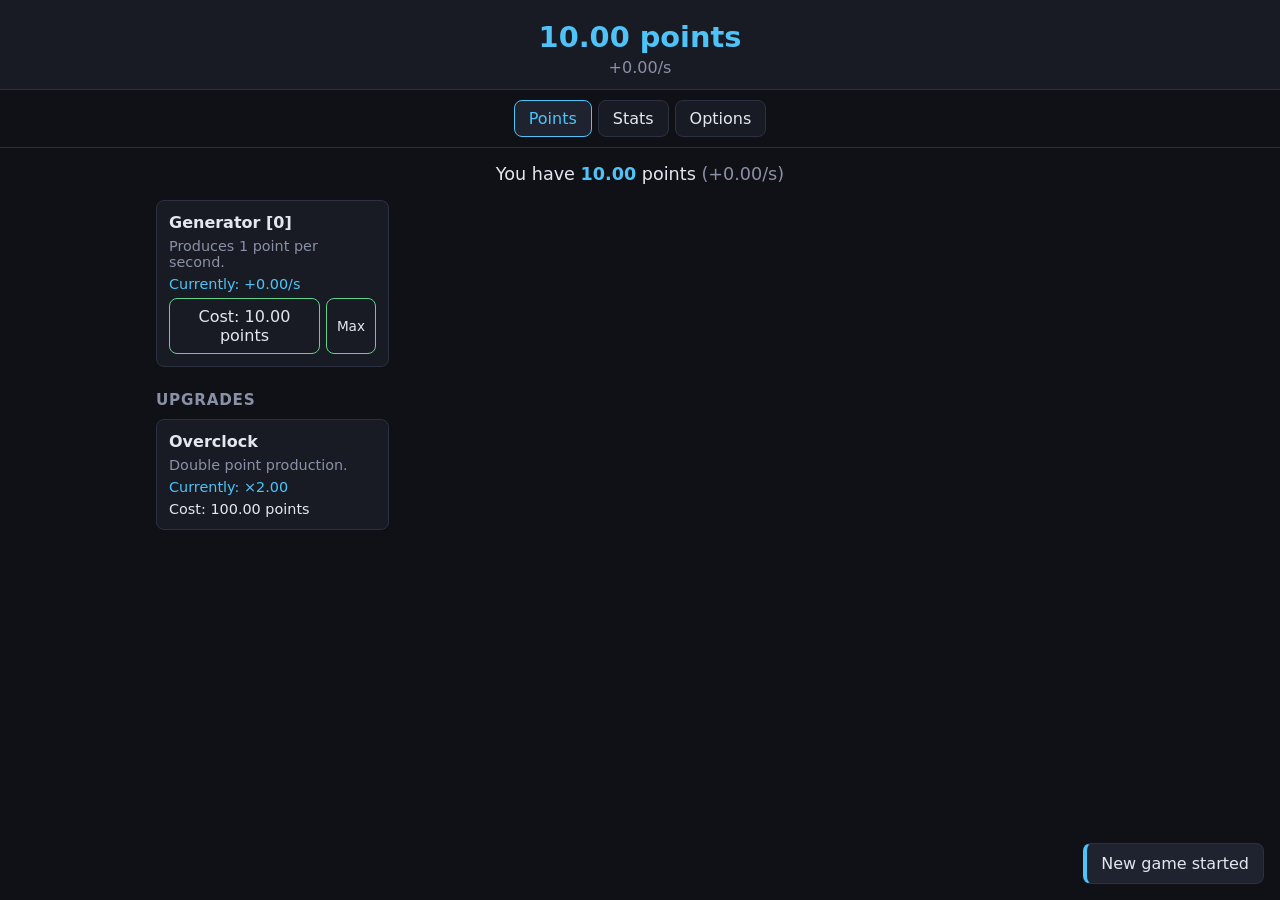
==== 1st Try/index.html @ b707809e "Add 1st Try: engine skeleton for browser incremental game Vanilla JS + break_eternity.js, no build s" ====
<!doctype html>
<html lang="en">
<head>
  <meta charset="utf-8">
  <meta name="viewport" content="width=device-width, initial-scale=1">
  <title>Incremental Game</title>
  <link rel="stylesheet" href="css/style.css">
</head>
<body>
  <header id="header">
    <div id="headerAmount" class="header-amount"></div>
    <div id="headerRate" class="header-rate"></div>
  </header>

  <nav id="tabBar"></nav>
  <main id="tabContainer"></main>

  <div id="modalRoot"></div>
  <div id="notifications"></div>

  <!-- Library -->
  <script src="lib/break_eternity.js"></script>

  <!-- Engine (order matters) -->
  <script src="js/core/decimal.js"></script>
  <script src="js/core/format.js"></script>
  <script src="js/core/layers.js"></script>
  <script src="js/core/player.js"></script>
  <script src="js/core/save.js"></script>
  <script src="js/core/ui.js"></script>
  <script src="js/core/tabs.js"></script>
  <script src="js/core/hotkeys.js"></script>
  <script src="js/core/loop.js"></script>

  <!-- Game content: one file per layer, in layer order -->
  <script src="js/content/main.js"></script>

  <!-- Start -->
  <script src="js/game.js"></script>
</body>
</html>
---- 1st Try/css/style.css ----
:root {
  --bg: #0f1117;
  --panel: #181b24;
  --panel-2: #1f2330;
  --border: #2c3142;
  --text: #e4e7ef;
  --muted: #8a91a6;
  --accent: #4fc3f7;
  --good: #5fd38d;
  --danger: #ef5350;
  --radius: 8px;
  font-family: system-ui, -apple-system, "Segoe UI", Roboto, sans-serif;
}

* { box-sizing: border-box; }

body {
  margin: 0;
  background: var(--bg);
  color: var(--text);
  min-height: 100vh;
}

[hidden] { display: none !important; }

/* ---------- Header ---------- */
#header {
  text-align: center;
  padding: 20px 16px 12px;
  border-bottom: 1px solid var(--border);
  background: var(--panel);
}
.header-amount { font-size: 1.8rem; font-weight: 700; color: var(--accent); font-variant-numeric: tabular-nums; }
.header-rate { color: var(--muted); margin-top: 4px; min-height: 1.2em; }

/* ---------- Tabs ---------- */
#tabBar {
  display: flex;
  flex-wrap: wrap;
  gap: 6px;
  justify-content: center;
  padding: 10px 16px;
  border-bottom: 1px solid var(--border);
}
.tab-btn {
  --tab-color: var(--accent);
  border-color: var(--border);
}
.tab-btn.active {
  border-color: var(--tab-color);
  color: var(--tab-color);
  background: var(--panel-2);
}

#tabContainer {
  max-width: 1000px;
  margin: 0 auto;
  padding: 16px;
}

/* ---------- Buttons ---------- */
button {
  font: inherit;
  color: var(--text);
  background: var(--panel);
  border: 1px solid var(--border);
  border-radius: var(--radius);
  padding: 8px 14px;
  cursor: pointer;
  transition: border-color 0.15s, background 0.15s;
}
button:hover { background: var(--panel-2); }
button.small { padding: 4px 10px; font-size: 0.85rem; }
button.can { border-color: var(--good); }
button.danger { border-color: var(--danger); color: var(--danger); }

/* ---------- Layer tab ---------- */
.layer-header { text-align: center; font-size: 1.1rem; margin-bottom: 16px; }
.layer-header .amount { font-weight: 700; color: var(--accent); font-variant-numeric: tabular-nums; }
.layer-header .rate { color: var(--muted); }

.prestige-box { text-align: center; margin-bottom: 16px; }
.prestige-btn { padding: 14px 24px; font-size: 1rem; }

h3 { margin: 24px 0 10px; color: var(--muted); font-weight: 600; font-size: 0.95rem; text-transform: uppercase; letter-spacing: 0.05em; }

.grid {
  display: grid;
  grid-template-columns: repeat(auto-fill, minmax(220px, 1fr));
  gap: 12px;
}

.card {
  background: var(--panel);
  border: 1px solid var(--border);
  border-radius: var(--radius);
  padding: 12px;
  display: flex;
  flex-direction: column;
  gap: 6px;
  text-align: left;
}
.card-title { font-weight: 700; }
.card-desc { color: var(--muted); font-size: 0.9rem; }
.card-effect { font-size: 0.9rem; color: var(--accent); min-height: 1em; }
.card-effect:empty { display: none; }
.card-cost { font-size: 0.9rem; }
.card-buttons { display: flex; gap: 6px; margin-top: auto; }
.card-buttons button:first-child { flex: 1; }

.card.upgrade { cursor: pointer; }
.card.upgrade.can { border-color: var(--good); }
.card.upgrade.bought { border-color: var(--accent); background: #16283a; cursor: default; }

/* ---------- Options / stats ---------- */
.options-grid {
  display: grid;
  grid-template-columns: repeat(auto-fill, minmax(180px, 1fr));
  gap: 10px;
}
.stats-list, .hotkey-list { line-height: 1.8; padding-left: 20px; }
kbd {
  background: var(--panel-2);
  border: 1px solid var(--border);
  border-radius: 4px;
  padding: 1px 6px;
  font-size: 0.85rem;
}

/* ---------- Modal ---------- */
.modal-backdrop {
  position: fixed;
  inset: 0;
  background: rgba(0, 0, 0, 0.6);
  display: flex;
  align-items: center;
  justify-content: center;
  padding: 16px;
  z-index: 10;
}
.modal {
  background: var(--panel);
  border: 1px solid var(--border);
  border-radius: var(--radius);
  padding: 20px;
  width: 100%;
  max-width: 480px;
}
.modal h2 { margin-top: 0; }
.modal textarea {
  width: 100%;
  background: var(--bg);
  color: var(--text);
  border: 1px solid var(--border);
  border-radius: var(--radius);
  padding: 8px;
  font-family: ui-monospace, Consolas, monospace;
  font-size: 0.8rem;
  word-break: break-all;
}
.modal-buttons { display: flex; gap: 8px; justify-content: flex-end; margin-top: 12px; flex-wrap: wrap; }

/* ---------- Notifications ---------- */
#notifications {
  position: fixed;
  right: 16px;
  bottom: 16px;
  display: flex;
  flex-direction: column;
  gap: 8px;
  z-index: 20;
}
.toast {
  background: var(--panel-2);
  border: 1px solid var(--border);
  border-left: 4px solid var(--accent);
  border-radius: var(--radius);
  padding: 10px 14px;
  max-width: 320px;
  transition: opacity 0.5s;
}
.toast-error { border-left-color: var(--danger); }
.toast.fade { opacity: 0; }
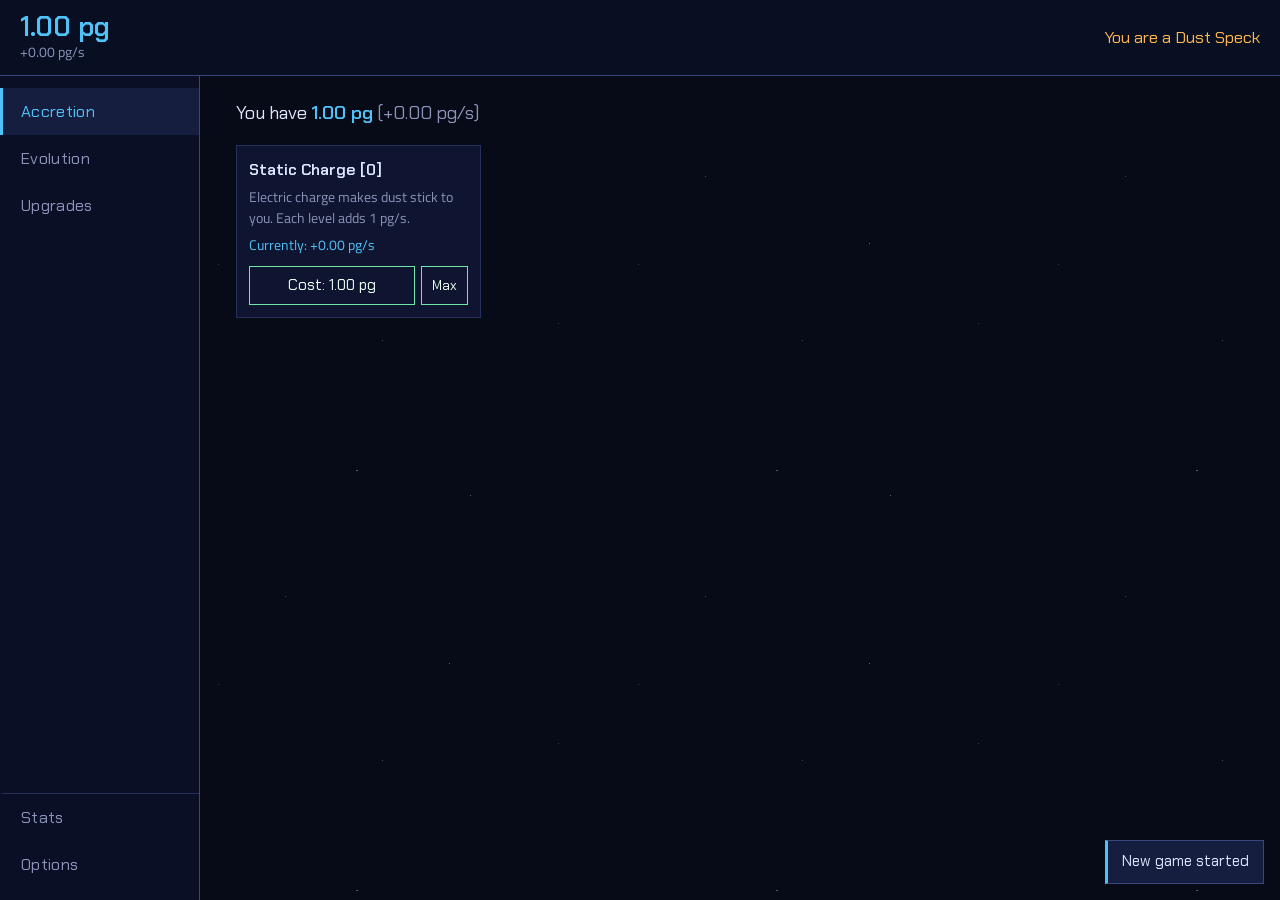
==== commit 45b943c5: "Speck: Accretion, Evolution, Collision and Fusion layers - Engine: cost scaling tiers, softcaps, ran" ====
--- a/1st Try/index.html
+++ b/1st Try/index.html
@@ -3,17 +3,25 @@
 <head>
   <meta charset="utf-8">
   <meta name="viewport" content="width=device-width, initial-scale=1">
-  <title>Incremental Game</title>
+  <title>Speck</title>
+  <link rel="preconnect" href="https://fonts.googleapis.com">
+  <link rel="preconnect" href="https://fonts.gstatic.com" crossorigin>
+  <link rel="stylesheet" href="https://fonts.googleapis.com/css2?family=Chakra+Petch:wght@400;500;600&family=Titillium+Web:wght@400;600&display=swap">
   <link rel="stylesheet" href="css/style.css">
 </head>
 <body>
   <header id="header">
-    <div id="headerAmount" class="header-amount"></div>
-    <div id="headerRate" class="header-rate"></div>
+    <div class="header-main">
+      <div id="headerAmount" class="header-amount"></div>
+      <div id="headerRate" class="header-rate"></div>
+    </div>
+    <div id="headerText" class="header-text"></div>
   </header>
 
-  <nav id="tabBar"></nav>
-  <main id="tabContainer"></main>
+  <div class="layout">
+    <nav id="tabBar" aria-label="Game tabs"></nav>
+    <main id="tabContainer"></main>
+  </div>
 
   <div id="modalRoot"></div>
   <div id="notifications"></div>
@@ -24,7 +32,9 @@
   <!-- Engine (order matters) -->
   <script src="js/core/decimal.js"></script>
   <script src="js/core/format.js"></script>
+  <script src="js/core/scaling.js"></script>
   <script src="js/core/layers.js"></script>
+  <script src="js/core/automation.js"></script>
   <script src="js/core/player.js"></script>
   <script src="js/core/save.js"></script>
   <script src="js/core/ui.js"></script>
@@ -33,7 +43,11 @@
   <script src="js/core/loop.js"></script>
 
   <!-- Game content: one file per layer, in layer order -->
-  <script src="js/content/main.js"></script>
+  <script src="js/content/units.js"></script>
+  <script src="js/content/accretion.js"></script>
+  <script src="js/content/evolution.js"></script>
+  <script src="js/content/collision.js"></script>
+  <script src="js/content/fusion.js"></script>
 
   <!-- Start -->
   <script src="js/game.js"></script>
--- a/1st Try/css/style.css
+++ b/1st Try/css/style.css
@@ -1,128 +1,405 @@
+/* Speck: square panels, left sidebar navigation, deep-space palette. */
+
 :root {
-  --bg: #0f1117;
-  --panel: #181b24;
-  --panel-2: #1f2330;
-  --border: #2c3142;
-  --text: #e4e7ef;
-  --muted: #8a91a6;
+  --void: #070a17;
+  --panel: #0f1530;
+  --panel-2: #161e40;
+  --border: #27305a;
+  --border-strong: #3a4680;
+  --text: #dfe6ff;
+  --muted: #8b93b8;
   --accent: #4fc3f7;
-  --good: #5fd38d;
-  --danger: #ef5350;
-  --radius: 8px;
-  font-family: system-ui, -apple-system, "Segoe UI", Roboto, sans-serif;
-}
-
-* { box-sizing: border-box; }
+  --good: #6ee7a8;
+  --warn: #ffb74d;
+  --danger: #ff5a5a;
+  --sidebar: 200px;
+  --radius: 0;
+  --font-ui: "Chakra Petch", "Segoe UI", system-ui, sans-serif;
+  --font-body: "Titillium Web", "Segoe UI", system-ui, sans-serif;
+  font-family: var(--font-body);
+}
+
+* { box-sizing: border-box; border-radius: 0; }
+
+html { background: var(--void); }
 
 body {
   margin: 0;
-  background: var(--bg);
+  min-height: 100vh;
   color: var(--text);
-  min-height: 100vh;
+  font-size: 15px;
+  line-height: 1.45;
+  /* faint starfield */
+  background:
+    radial-gradient(1px 1px at 12% 18%, #ffffff55 50%, transparent 51%),
+    radial-gradient(1px 1px at 68% 42%, #ffffff40 50%, transparent 51%),
+    radial-gradient(1px 1px at 33% 77%, #ffffff35 50%, transparent 51%),
+    radial-gradient(1.5px 1.5px at 85% 12%, #cfe0ff60 50%, transparent 51%),
+    radial-gradient(1px 1px at 52% 63%, #ffffff30 50%, transparent 51%),
+    radial-gradient(1px 1px at 91% 81%, #ffffff40 50%, transparent 51%),
+    radial-gradient(1.5px 1.5px at 7% 58%, #ffe9c860 50%, transparent 51%),
+    var(--void);
+  background-size: 420px 420px, 420px 420px, 420px 420px, 420px 420px, 420px 420px, 420px 420px, 420px 420px, auto;
 }
 
 [hidden] { display: none !important; }
+
+button, .tab-btn, .header-amount, h2, h3, .card-title, .milestone-req, .layer-header, kbd {
+  font-family: var(--font-ui);
+}
+
+:focus-visible { outline: 2px solid var(--accent); outline-offset: 2px; }
 
 /* ---------- Header ---------- */
 #header {
-  text-align: center;
-  padding: 20px 16px 12px;
-  border-bottom: 1px solid var(--border);
-  background: var(--panel);
-}
-.header-amount { font-size: 1.8rem; font-weight: 700; color: var(--accent); font-variant-numeric: tabular-nums; }
-.header-rate { color: var(--muted); margin-top: 4px; min-height: 1.2em; }
-
-/* ---------- Tabs ---------- */
+  position: sticky;
+  top: 0;
+  z-index: 5;
+  display: flex;
+  align-items: center;
+  gap: 18px;
+  height: 76px;
+  padding: 0 20px;
+  background: #0a0f24ee;
+  border-bottom: 1px solid var(--border-strong);
+}
+
+/* You: a glowing body that grows and changes colour as you evolve (Evolution > Viewer) */
+.orb {
+  --orb-color: #9a8f80;
+  --orb-size: 6px;
+  width: var(--orb-size);
+  height: var(--orb-size);
+  border-radius: 50%;
+  background: radial-gradient(circle at 35% 30%, #ffffffcc 0, var(--orb-color) 35%, #000000aa 100%);
+  box-shadow: 0 0 calc(var(--orb-size) / 2) var(--orb-color);
+  transition: width 0.8s ease, height 0.8s ease, background 0.8s ease, box-shadow 0.8s ease;
+}
+
+.header-main { display: flex; flex-direction: column; min-width: 0; }
+.header-amount {
+  font-size: 1.7rem;
+  font-weight: 600;
+  color: var(--accent);
+  font-variant-numeric: tabular-nums;
+  line-height: 1.1;
+}
+.header-rate { color: var(--muted); font-size: 0.9rem; min-height: 1.2em; }
+.header-text {
+  margin-left: auto;
+  font-family: var(--font-ui);
+  font-size: 1.05rem;
+  color: var(--warn);
+  text-align: right;
+}
+.header-text:empty { display: none; }
+
+/* ---------- Sidebar + content ---------- */
+.layout {
+  display: grid;
+  grid-template-columns: var(--sidebar) minmax(0, 1fr);
+  min-height: calc(100vh - 76px);
+}
+
 #tabBar {
-  display: flex;
-  flex-wrap: wrap;
-  gap: 6px;
-  justify-content: center;
-  padding: 10px 16px;
-  border-bottom: 1px solid var(--border);
-}
+  position: sticky;
+  top: 76px;
+  align-self: start;
+  height: calc(100vh - 76px);
+  display: flex;
+  flex-direction: column;
+  gap: 0;
+  padding: 12px 0;
+  background: #0b1027e6;
+  border-right: 1px solid var(--border-strong);
+  overflow-y: auto;
+}
+
 .tab-btn {
   --tab-color: var(--accent);
-  border-color: var(--border);
-}
+  display: block;
+  width: 100%;
+  text-align: left;
+  padding: 12px 18px;
+  background: transparent;
+  border: 0;
+  border-left: 3px solid transparent;
+  color: var(--muted);
+  font-size: 1rem;
+  letter-spacing: 0.02em;
+}
+.tab-btn:hover { background: var(--panel); color: var(--text); }
 .tab-btn.active {
-  border-color: var(--tab-color);
+  border-left-color: var(--tab-color);
+  background: var(--panel-2);
   color: var(--tab-color);
-  background: var(--panel-2);
-}
+}
+/* built-in tabs sit at the bottom, separated */
+.tab-btn[data-system] { margin-top: 0; }
+.tab-btn[data-system="first"] { margin-top: auto; border-top: 1px solid var(--border); }
 
 #tabContainer {
-  max-width: 1000px;
-  margin: 0 auto;
-  padding: 16px;
+  padding: 24px clamp(16px, 3vw, 36px) 48px;
+  max-width: 1120px;
+  width: 100%;
 }
 
 /* ---------- Buttons ---------- */
 button {
   font: inherit;
+  font-family: var(--font-ui);
   color: var(--text);
   background: var(--panel);
   border: 1px solid var(--border);
-  border-radius: var(--radius);
   padding: 8px 14px;
   cursor: pointer;
-  transition: border-color 0.15s, background 0.15s;
-}
-button:hover { background: var(--panel-2); }
+}
+button:hover { background: var(--panel-2); border-color: var(--border-strong); }
 button.small { padding: 4px 10px; font-size: 0.85rem; }
-button.can { border-color: var(--good); }
+button.can { border-color: var(--good); color: #eafff4; }
 button.danger { border-color: var(--danger); color: var(--danger); }
 
 /* ---------- Layer tab ---------- */
-.layer-header { text-align: center; font-size: 1.1rem; margin-bottom: 16px; }
-.layer-header .amount { font-weight: 700; color: var(--accent); font-variant-numeric: tabular-nums; }
+.layer-header { font-size: 1.15rem; margin-bottom: 18px; }
+.layer-header .amount { font-weight: 600; color: var(--accent); font-variant-numeric: tabular-nums; }
 .layer-header .rate { color: var(--muted); }
-
-.prestige-box { text-align: center; margin-bottom: 16px; }
-.prestige-btn { padding: 14px 24px; font-size: 1rem; }
-
-h3 { margin: 24px 0 10px; color: var(--muted); font-weight: 600; font-size: 0.95rem; text-transform: uppercase; letter-spacing: 0.05em; }
+.layer-note { margin: -12px 0 18px; color: var(--muted); font-size: 0.92rem; }
+
+.prestige-box {
+  display: flex;
+  align-items: center;
+  gap: 16px;
+  flex-wrap: wrap;
+  margin-bottom: 20px;
+  padding: 14px;
+  background: var(--panel);
+  border: 1px solid var(--border);
+}
+.prestige-btn { padding: 12px 22px; font-size: 1.02rem; min-width: 240px; }
+.prestige-btn.can { background: #12331f; }
+.prestige-info { color: var(--muted); font-size: 0.92rem; }
+
+.auto-box { display: flex; flex-wrap: wrap; gap: 8px; margin-bottom: 20px; }
+.auto-btn { font-size: 0.85rem; padding: 6px 12px; color: var(--muted); }
+.auto-btn.on { border-color: var(--accent); color: var(--accent); }
+
+h2 { font-weight: 600; font-size: 1.3rem; margin: 0 0 14px; }
+h3 {
+  margin: 28px 0 10px;
+  color: var(--muted);
+  font-weight: 500;
+  font-size: 1rem;
+  padding-bottom: 6px;
+  border-bottom: 1px solid var(--border);
+}
 
 .grid {
   display: grid;
-  grid-template-columns: repeat(auto-fill, minmax(220px, 1fr));
-  gap: 12px;
+  grid-template-columns: repeat(auto-fill, minmax(230px, 1fr));
+  gap: 10px;
 }
 
 .card {
   background: var(--panel);
   border: 1px solid var(--border);
-  border-radius: var(--radius);
   padding: 12px;
   display: flex;
   flex-direction: column;
   gap: 6px;
   text-align: left;
-}
-.card-title { font-weight: 700; }
+  font-family: var(--font-body);
+}
+.card-title { font-weight: 600; font-size: 1rem; }
+.card-title.scaled { color: var(--warn); }
 .card-desc { color: var(--muted); font-size: 0.9rem; }
-.card-effect { font-size: 0.9rem; color: var(--accent); min-height: 1em; }
+.card-effect { font-size: 0.9rem; color: var(--accent); }
 .card-effect:empty { display: none; }
-.card-cost { font-size: 0.9rem; }
-.card-buttons { display: flex; gap: 6px; margin-top: auto; }
+.card-cost { font-size: 0.9rem; font-family: var(--font-ui); }
+.card-buttons { display: flex; gap: 6px; margin-top: auto; padding-top: 4px; }
 .card-buttons button:first-child { flex: 1; }
 
-.card.upgrade { cursor: pointer; }
+.card.upgrade { cursor: pointer; color: var(--text); }
 .card.upgrade.can { border-color: var(--good); }
-.card.upgrade.bought { border-color: var(--accent); background: #16283a; cursor: default; }
+.card.upgrade.bought { border-color: var(--accent); background: #10284a; cursor: default; }
+
+/* ---------- Sub-tabs ---------- */
+.subtab-bar {
+  display: flex;
+  gap: 0;
+  margin-bottom: 20px;
+  border-bottom: 1px solid var(--border-strong);
+}
+.subtab-btn {
+  --tab-color: var(--accent);
+  background: transparent;
+  border: 0;
+  border-bottom: 3px solid transparent;
+  margin-bottom: -1px;
+  padding: 10px 18px;
+  color: var(--muted);
+}
+.subtab-btn:hover { background: var(--panel); color: var(--text); border-color: transparent; }
+.subtab-btn.active { color: var(--tab-color); border-bottom-color: var(--tab-color); }
+
+/* ---------- Evolution viewer ---------- */
+.viewer {
+  display: grid;
+  grid-template-columns: minmax(220px, 300px) minmax(0, 1fr);
+  border: 1px solid var(--border);
+  background: var(--panel);
+}
+.viewer-sky {
+  display: grid;
+  place-items: center;
+  min-height: 260px;
+  overflow: hidden;
+  border-right: 1px solid var(--border);
+  background: radial-gradient(circle at 50% 50%, #18224a 0, #070a17 75%);
+}
+.viewer-orb { transition: width 1.2s ease, height 1.2s ease, background 1.2s ease, box-shadow 1.2s ease; }
+.viewer-info { padding: 22px 24px; display: flex; flex-direction: column; gap: 6px; }
+.viewer-name { font-family: var(--font-ui); font-size: 2rem; font-weight: 600; color: var(--warn); line-height: 1.1; }
+.viewer-step { color: var(--muted); font-family: var(--font-ui); }
+.viewer-mass { font-family: var(--font-ui); font-size: 1.3rem; color: var(--accent); font-variant-numeric: tabular-nums; margin-top: 8px; }
+.viewer-fact { margin: 4px 0 14px; max-width: 46ch; }
+.progress { height: 14px; border: 1px solid var(--border-strong); background: var(--void); }
+.progress-fill { height: 100%; width: 0; background: var(--warn); transition: width 0.3s linear; }
+.progress-label { color: var(--muted); font-size: 0.92rem; }
+
+.viewer-path {
+  display: grid;
+  grid-template-columns: repeat(auto-fit, minmax(84px, 1fr));
+  border: 1px solid var(--border);
+}
+.path-cell {
+  display: flex;
+  flex-direction: column;
+  align-items: center;
+  gap: 6px;
+  padding: 12px 4px 10px;
+  background: var(--panel);
+  border-right: 1px solid var(--border);
+  opacity: 0.35;
+}
+.path-cell:last-child { border-right: 0; }
+.path-cell.reached { opacity: 1; }
+.path-cell.current { background: var(--panel-2); box-shadow: inset 0 -3px 0 var(--warn); }
+.path-dot { height: 48px; display: grid; place-items: center; }
+.path-name { font-family: var(--font-ui); font-size: 0.8rem; text-align: center; color: var(--muted); }
+.path-cell.current .path-name { color: var(--warn); }
+
+/* Stars glow */
+.orb.star {
+  background: radial-gradient(circle at 50% 50%, #fffbe8 0, var(--orb-color) 45%, #00000066 100%);
+  box-shadow: 0 0 calc(var(--orb-size) * 0.6) var(--orb-color), 0 0 calc(var(--orb-size) * 1.4) color-mix(in srgb, var(--orb-color) 40%, transparent);
+}
+
+/* ---------- Periodic table ---------- */
+.subtab-panel, .tab-panel { min-width: 0; }
+.pt-grid {
+  max-width: 100%;
+  --k-fuel: #4fc3f7;
+  --k-fusion: #ffd54f;
+  --k-discovery: #4dd0c0;
+  --k-spallation: #b388ff;
+  display: grid;
+  grid-template-columns: repeat(18, minmax(44px, 1fr));
+  grid-template-rows: repeat(4, auto);
+  gap: 3px;
+  overflow-x: auto;
+  padding-bottom: 4px;
+}
+.pt-cell {
+  --k: var(--border-strong);
+  aspect-ratio: 1 / 1.1;
+  min-width: 44px;
+  padding: 3px 4px;
+  display: flex;
+  flex-direction: column;
+  justify-content: space-between;
+  text-align: left;
+  background: #0b1027;
+  border: 1px solid var(--border);
+  color: #4a5380;
+}
+.pt-cell.kind-fuel { --k: var(--k-fuel); }
+.pt-cell.kind-fusion { --k: var(--k-fusion); }
+.pt-cell.kind-discovery { --k: var(--k-discovery); }
+.pt-cell.kind-spallation { --k: var(--k-spallation); }
+.pt-cell:not(.kind-locked) { border-color: color-mix(in srgb, var(--k) 35%, transparent); color: color-mix(in srgb, var(--k) 55%, var(--muted)); }
+.pt-cell.found {
+  background: color-mix(in srgb, var(--k) 18%, #0b1027);
+  border-color: var(--k);
+  color: var(--text);
+}
+.pt-cell.selected { outline: 2px solid var(--text); outline-offset: -2px; }
+.pt-z { font-size: 0.62rem; line-height: 1; opacity: 0.8; }
+.pt-sym { font-family: var(--font-ui); font-size: 1.15rem; font-weight: 600; line-height: 1; }
+.pt-cell.found .pt-sym { color: var(--k); }
+.pt-amount { font-size: 0.6rem; line-height: 1.1; min-height: 0.7rem; white-space: nowrap; overflow: hidden; }
+
+.pt-detail {
+  grid-row: 1 / 4;
+  grid-column: 3 / 13;
+  align-self: start;
+  margin: 0 6px;
+  padding: 10px 14px;
+  background: var(--panel);
+  border: 1px solid var(--border);
+  display: flex;
+  flex-direction: column;
+  gap: 3px;
+  min-height: 100%;
+}
+.pt-detail-title { font-family: var(--font-ui); font-size: 1.2rem; font-weight: 600; color: var(--warn); }
+.pt-detail-kind { color: var(--muted); font-size: 0.88rem; }
+.pt-detail-line { font-size: 0.92rem; }
+.pt-detail-amount { color: var(--accent); }
+.pt-detail-effect { color: var(--good); }
+
+.pt-legend { display: flex; flex-wrap: wrap; gap: 6px 18px; margin-top: 12px; font-size: 0.85rem; color: var(--muted); }
+.pt-legend span::before {
+  content: "";
+  display: inline-block;
+  width: 10px;
+  height: 10px;
+  margin-right: 6px;
+  vertical-align: -1px;
+  border: 1px solid currentColor;
+}
+.pt-legend .kind-fusion::before { background: #ffd54f; border-color: #ffd54f; }
+.pt-legend .kind-discovery::before { background: #4dd0c0; border-color: #4dd0c0; }
+.pt-legend .kind-spallation::before { background: #b388ff; border-color: #b388ff; }
+.pt-legend .kind-locked::before { background: #0b1027; border-color: var(--border); }
+
+/* ---------- Milestones ---------- */
+.milestones { display: flex; flex-direction: column; gap: 0; border: 1px solid var(--border); }
+.milestone {
+  display: flex;
+  gap: 14px;
+  align-items: baseline;
+  padding: 9px 12px;
+  background: var(--panel);
+  border-top: 1px solid var(--border);
+  border-left: 3px solid transparent;
+  color: var(--muted);
+}
+.milestone:first-child { border-top: 0; }
+.milestone.reached { border-left-color: var(--good); background: #10223a; color: var(--text); }
+.milestone-req { font-weight: 600; min-width: 120px; flex: none; }
+.milestone-extra { font-family: var(--font-ui); min-width: 90px; flex: none; color: var(--muted); font-variant-numeric: tabular-nums; }
+.milestone.reached .milestone-req { color: var(--good); }
 
 /* ---------- Options / stats ---------- */
 .options-grid {
   display: grid;
-  grid-template-columns: repeat(auto-fill, minmax(180px, 1fr));
-  gap: 10px;
-}
-.stats-list, .hotkey-list { line-height: 1.8; padding-left: 20px; }
+  grid-template-columns: repeat(auto-fill, minmax(190px, 1fr));
+  gap: 8px;
+}
+.stats-list, .hotkey-list { line-height: 1.9; padding-left: 20px; }
 kbd {
   background: var(--panel-2);
   border: 1px solid var(--border);
-  border-radius: 4px;
   padding: 1px 6px;
   font-size: 0.85rem;
 }
@@ -131,7 +408,7 @@
 .modal-backdrop {
   position: fixed;
   inset: 0;
-  background: rgba(0, 0, 0, 0.6);
+  background: #02040cbb;
   display: flex;
   align-items: center;
   justify-content: center;
@@ -140,8 +417,7 @@
 }
 .modal {
   background: var(--panel);
-  border: 1px solid var(--border);
-  border-radius: var(--radius);
+  border: 1px solid var(--border-strong);
   padding: 20px;
   width: 100%;
   max-width: 480px;
@@ -149,12 +425,11 @@
 .modal h2 { margin-top: 0; }
 .modal textarea {
   width: 100%;
-  background: var(--bg);
+  background: var(--void);
   color: var(--text);
   border: 1px solid var(--border);
-  border-radius: var(--radius);
   padding: 8px;
-  font-family: ui-monospace, Consolas, monospace;
+  font-family: Consolas, monospace;
   font-size: 0.8rem;
   word-break: break-all;
 }
@@ -172,12 +447,100 @@
 }
 .toast {
   background: var(--panel-2);
-  border: 1px solid var(--border);
-  border-left: 4px solid var(--accent);
-  border-radius: var(--radius);
+  border: 1px solid var(--border-strong);
+  border-left: 3px solid var(--accent);
   padding: 10px 14px;
   max-width: 320px;
+  font-family: var(--font-ui);
   transition: opacity 0.5s;
 }
 .toast-error { border-left-color: var(--danger); }
 .toast.fade { opacity: 0; }
+
+/* ---------- Small screens: sidebar becomes a top bar ---------- */
+@media (max-width: 720px) {
+  #header { height: 64px; padding: 0 16px; gap: 12px; }
+  .header-amount { font-size: 1.3rem; }
+  .header-text { font-size: 0.9rem; }
+  .layout { grid-template-columns: minmax(0, 1fr); grid-template-rows: auto 1fr; }
+  #tabBar {
+    position: sticky;
+    top: 64px;
+    z-index: 4;
+    height: auto;
+    flex-direction: row;
+    padding: 0;
+    overflow-x: auto;
+    border-right: 0;
+    border-bottom: 1px solid var(--border-strong);
+  }
+  .tab-btn { width: auto; flex: none; border-left: 0; border-bottom: 3px solid transparent; padding: 10px 14px; }
+  .tab-btn.active { border-bottom-color: var(--tab-color); }
+  .tab-btn[data-system="first"] { margin-top: 0; margin-left: auto; border-top: 0; }
+  #tabContainer { padding: 16px; }
+  .viewer { grid-template-columns: 1fr; }
+  .viewer-sky { border-right: 0; border-bottom: 1px solid var(--border); min-height: 220px; }
+  .milestone { flex-wrap: wrap; gap: 4px 12px; }
+  .milestone-desc { flex-basis: 100%; }
+  .pt-grid { grid-template-columns: repeat(18, 44px); }
+  .pt-detail { grid-row: 1 / 4; grid-column: 3 / 13; }
+  .prestige-btn { min-width: 0; width: 100%; }
+}
+
+@media (prefers-reduced-motion: reduce) {
+  .orb, .viewer-orb, .progress-fill, .toast { transition: none; }
+}
+
+/* ---------- Upgrades tab (IMR / Synergism style) ---------- */
+.upg-detail {
+  /* Fixed height so the tiles below never jump when a description needs an extra line */
+  height: 168px;
+  overflow: hidden;
+  padding: 14px 16px;
+  margin-bottom: 28px;
+  background: var(--panel);
+  border: 1px solid var(--border-strong);
+  display: flex;
+  flex-direction: column;
+  gap: 4px;
+}
+.upg-detail-title { font-family: var(--font-ui); font-size: 1.15rem; font-weight: 600; }
+.upg-detail-desc { color: var(--muted); max-width: 70ch; }
+.upg-detail-effect { color: var(--accent); }
+.upg-detail-cost { font-family: var(--font-ui); }
+
+.upg-columns {
+  display: grid;
+  grid-template-columns: repeat(auto-fill, minmax(250px, 1fr));
+  gap: 28px 24px;
+  align-items: start;
+}
+.upg-col { --layer: var(--accent); display: flex; flex-direction: column; align-items: center; gap: 8px; }
+.upg-col-title { font-family: var(--font-ui); font-weight: 600; font-size: 1.05rem; color: var(--layer); }
+.upg-have { color: var(--muted); font-size: 0.88rem; text-align: center; min-height: 1.3em; }
+.upg-grid { display: grid; grid-template-columns: repeat(5, 46px); gap: 6px; }
+.upg-tile {
+  width: 46px;
+  height: 46px;
+  padding: 0;
+  display: grid;
+  place-items: center;
+  background: #0b1027;
+  border: 2px solid color-mix(in srgb, var(--layer) 45%, transparent);
+  color: var(--layer);
+}
+.upg-icon { font-family: var(--font-ui); font-size: 1.05rem; font-weight: 600; line-height: 1; }
+.upg-tile.can { border-color: var(--good); }
+.upg-tile.bought { background: color-mix(in srgb, var(--layer) 22%, #0b1027); border-color: var(--layer); color: var(--text); }
+.upg-tile.locked { border-color: var(--border); color: transparent; background: #0a0d1f; }
+.upg-tile.locked::after { content: "?"; color: #3a4472; font-family: var(--font-ui); }
+.upg-tile.locked .upg-icon { display: none; }
+.upg-tile.selected { outline: 2px solid var(--text); outline-offset: 1px; }
+.upg-col-buttons { display: flex; gap: 8px; margin-top: 4px; }
+.upg-auto.on, .auto-toggle.on { border-color: var(--accent); color: var(--accent); }
+.auto-toggle { color: var(--muted); }
+.card-buttons { flex-wrap: wrap; }
+.card-buttons .auto-toggle { flex: 1 1 100%; }
+@media (max-width: 720px) {
+  .upg-detail { height: 196px; }
+}
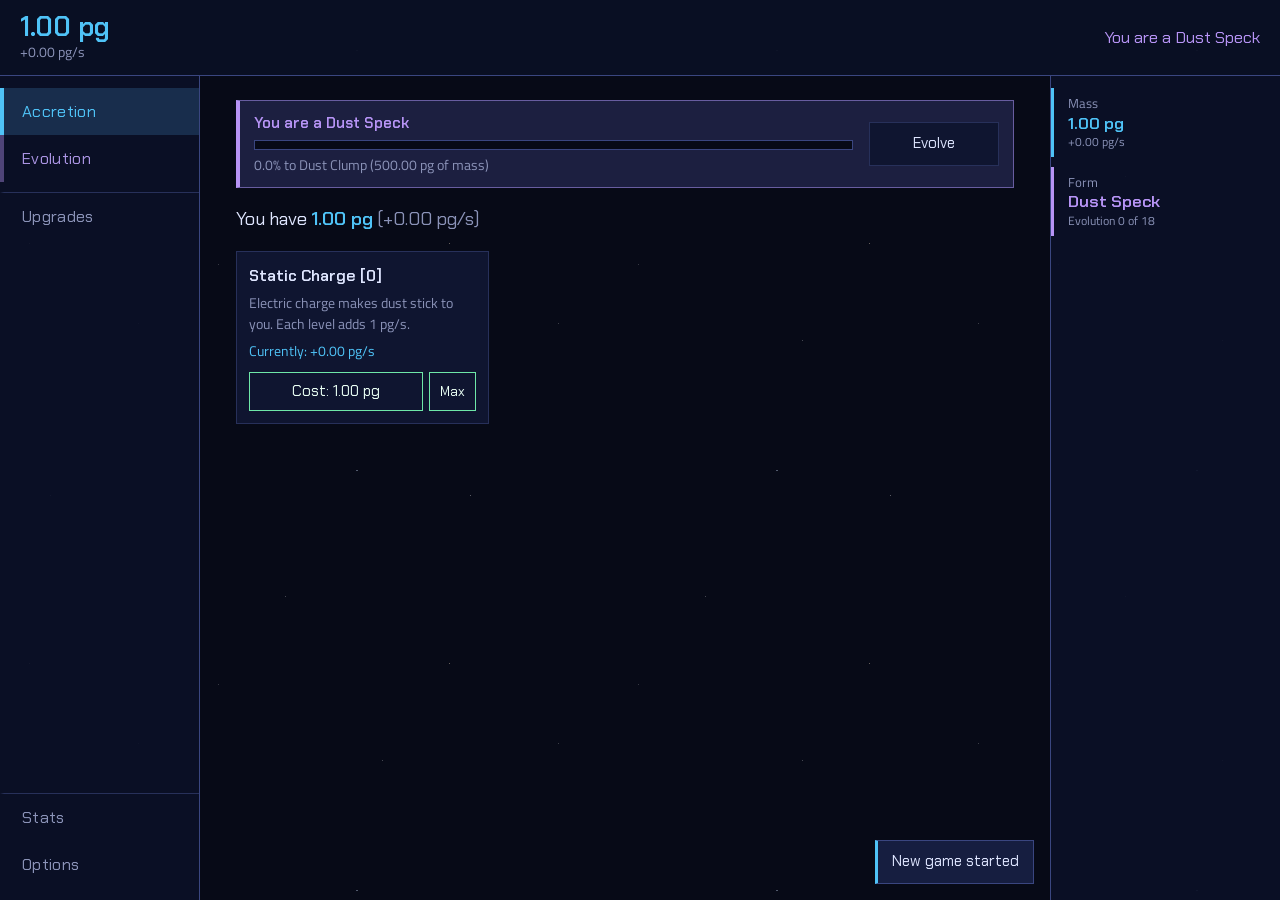
==== commit b1522f98: "Speck: Atmosphere ladder, Periodic Table rework, UI polish, roadmap - Atmosphere layer: gas in Earth" ====
--- a/1st Try/index.html
+++ b/1st Try/index.html
@@ -21,6 +21,7 @@
   <div class="layout">
     <nav id="tabBar" aria-label="Game tabs"></nav>
     <main id="tabContainer"></main>
+    <aside id="resources" aria-label="Resources"></aside>
   </div>
 
   <div id="modalRoot"></div>
@@ -47,6 +48,7 @@
   <script src="js/content/accretion.js"></script>
   <script src="js/content/evolution.js"></script>
   <script src="js/content/collision.js"></script>
+  <script src="js/content/atmosphere.js"></script>
   <script src="js/content/fusion.js"></script>
 
   <!-- Start -->
--- a/1st Try/css/style.css
+++ b/1st Try/css/style.css
@@ -11,8 +11,10 @@
   --accent: #4fc3f7;
   --good: #6ee7a8;
   --warn: #ffb74d;
+  --evo: #b794f6; /* Evolution colour: your form */
   --danger: #ff5a5a;
   --sidebar: 200px;
+  --resources: 230px;
   --radius: 0;
   --font-ui: "Chakra Petch", "Segoe UI", system-ui, sans-serif;
   --font-body: "Titillium Web", "Segoe UI", system-ui, sans-serif;
@@ -89,7 +91,7 @@
   margin-left: auto;
   font-family: var(--font-ui);
   font-size: 1.05rem;
-  color: var(--warn);
+  color: var(--evo);
   text-align: right;
 }
 .header-text:empty { display: none; }
@@ -97,7 +99,7 @@
 /* ---------- Sidebar + content ---------- */
 .layout {
   display: grid;
-  grid-template-columns: var(--sidebar) minmax(0, 1fr);
+  grid-template-columns: var(--sidebar) minmax(0, 1fr) var(--resources);
   min-height: calc(100vh - 76px);
 }
 
@@ -116,26 +118,36 @@
 }
 
 .tab-btn {
-  --tab-color: var(--accent);
+  --tab-color: var(--text);
   display: block;
   width: 100%;
   text-align: left;
   padding: 12px 18px;
   background: transparent;
   border: 0;
-  border-left: 3px solid transparent;
+  border-left: 4px solid transparent;
   color: var(--muted);
   font-size: 1rem;
   letter-spacing: 0.02em;
 }
 .tab-btn:hover { background: var(--panel); color: var(--text); }
-.tab-btn.active {
+.tab-btn.active { border-left-color: var(--tab-color); background: var(--panel-2); color: var(--tab-color); }
+
+/* Layer tabs always show their colour: dimmed when inactive, full when active */
+.tab-btn[data-layer] {
+  color: color-mix(in srgb, var(--tab-color) 70%, var(--muted));
+  border-left-color: color-mix(in srgb, var(--tab-color) 40%, transparent);
+}
+.tab-btn[data-layer]:hover { color: var(--tab-color); background: color-mix(in srgb, var(--tab-color) 8%, transparent); }
+.tab-btn[data-layer].active {
+  color: var(--tab-color);
   border-left-color: var(--tab-color);
-  background: var(--panel-2);
-  color: var(--tab-color);
-}
-/* built-in tabs sit at the bottom, separated */
+  background: color-mix(in srgb, var(--tab-color) 14%, var(--panel));
+}
+
+/* Tool tabs (Upgrades, Stats, Options) are neutral and separated from the layers */
 .tab-btn[data-system] { margin-top: 0; }
+.tab-btn[data-system="tool"] { margin-top: 10px; border-top: 1px solid var(--border); }
 .tab-btn[data-system="first"] { margin-top: auto; border-top: 1px solid var(--border); }
 
 #tabContainer {
@@ -258,12 +270,12 @@
 }
 .viewer-orb { transition: width 1.2s ease, height 1.2s ease, background 1.2s ease, box-shadow 1.2s ease; }
 .viewer-info { padding: 22px 24px; display: flex; flex-direction: column; gap: 6px; }
-.viewer-name { font-family: var(--font-ui); font-size: 2rem; font-weight: 600; color: var(--warn); line-height: 1.1; }
+.viewer-name { font-family: var(--font-ui); font-size: 2rem; font-weight: 600; color: var(--evo); line-height: 1.1; }
 .viewer-step { color: var(--muted); font-family: var(--font-ui); }
 .viewer-mass { font-family: var(--font-ui); font-size: 1.3rem; color: var(--accent); font-variant-numeric: tabular-nums; margin-top: 8px; }
 .viewer-fact { margin: 4px 0 14px; max-width: 46ch; }
 .progress { height: 14px; border: 1px solid var(--border-strong); background: var(--void); }
-.progress-fill { height: 100%; width: 0; background: var(--warn); transition: width 0.3s linear; }
+.progress-fill { height: 100%; width: 0; background: var(--evo); transition: width 0.3s linear; }
 .progress-label { color: var(--muted); font-size: 0.92rem; }
 
 .viewer-path {
@@ -283,10 +295,10 @@
 }
 .path-cell:last-child { border-right: 0; }
 .path-cell.reached { opacity: 1; }
-.path-cell.current { background: var(--panel-2); box-shadow: inset 0 -3px 0 var(--warn); }
+.path-cell.current { background: var(--panel-2); box-shadow: inset 0 -3px 0 var(--evo); }
 .path-dot { height: 48px; display: grid; place-items: center; }
 .path-name { font-family: var(--font-ui); font-size: 0.8rem; text-align: center; color: var(--muted); }
-.path-cell.current .path-name { color: var(--warn); }
+.path-cell.current .path-name { color: var(--evo); }
 
 /* Stars glow */
 .orb.star {
@@ -294,83 +306,69 @@
   box-shadow: 0 0 calc(var(--orb-size) * 0.6) var(--orb-color), 0 0 calc(var(--orb-size) * 1.4) color-mix(in srgb, var(--orb-color) 40%, transparent);
 }
 
-/* ---------- Periodic table ---------- */
-.subtab-panel, .tab-panel { min-width: 0; }
+/* ---------- Periodic table (compact periods 1–2) ---------- */
 .pt-grid {
-  max-width: 100%;
-  --k-fuel: #4fc3f7;
-  --k-fusion: #ffd54f;
-  --k-discovery: #4dd0c0;
-  --k-spallation: #b388ff;
-  display: grid;
-  grid-template-columns: repeat(18, minmax(44px, 1fr));
-  grid-template-rows: repeat(4, auto);
-  gap: 3px;
-  overflow-x: auto;
-  padding-bottom: 4px;
+  --k-fusing: #ffd54f;
+  --k-found: #4dd0c0;
+  display: grid;
+  grid-template-columns: repeat(8, minmax(0, 76px));
+  grid-template-rows: repeat(2, auto);
+  gap: 4px;
+  margin-bottom: 8px;
 }
 .pt-cell {
   --k: var(--border-strong);
-  aspect-ratio: 1 / 1.1;
-  min-width: 44px;
-  padding: 3px 4px;
+  aspect-ratio: 1 / 1.05;
+  padding: 4px 6px;
   display: flex;
   flex-direction: column;
   justify-content: space-between;
-  text-align: left;
   background: #0b1027;
-  border: 1px solid var(--border);
-  color: #4a5380;
-}
-.pt-cell.kind-fuel { --k: var(--k-fuel); }
-.pt-cell.kind-fusion { --k: var(--k-fusion); }
-.pt-cell.kind-discovery { --k: var(--k-discovery); }
-.pt-cell.kind-spallation { --k: var(--k-spallation); }
-.pt-cell:not(.kind-locked) { border-color: color-mix(in srgb, var(--k) 35%, transparent); color: color-mix(in srgb, var(--k) 55%, var(--muted)); }
-.pt-cell.found {
-  background: color-mix(in srgb, var(--k) 18%, #0b1027);
+  border: 1px solid var(--border-strong);
+  color: var(--muted);
+}
+.pt-cell.todo { border-style: dashed; }
+.pt-cell.fusing { --k: var(--k-fusing); }
+.pt-cell.found { --k: var(--k-found); }
+.pt-cell.fusing, .pt-cell.found {
+  background: color-mix(in srgb, var(--k) 16%, #0b1027);
   border-color: var(--k);
   color: var(--text);
 }
-.pt-cell.selected { outline: 2px solid var(--text); outline-offset: -2px; }
-.pt-z { font-size: 0.62rem; line-height: 1; opacity: 0.8; }
-.pt-sym { font-family: var(--font-ui); font-size: 1.15rem; font-weight: 600; line-height: 1; }
-.pt-cell.found .pt-sym { color: var(--k); }
-.pt-amount { font-size: 0.6rem; line-height: 1.1; min-height: 0.7rem; white-space: nowrap; overflow: hidden; }
-
-.pt-detail {
-  grid-row: 1 / 4;
-  grid-column: 3 / 13;
-  align-self: start;
-  margin: 0 6px;
+.pt-cell.future { opacity: 0.3; border-color: var(--border); }
+.pt-z { font-size: 0.68rem; line-height: 1; opacity: 0.8; }
+.pt-sym { font-family: var(--font-ui); font-size: 1.4rem; font-weight: 600; line-height: 1; }
+.pt-cell.fusing .pt-sym, .pt-cell.found .pt-sym { color: var(--k); }
+.pt-amount { font-size: 0.66rem; line-height: 1.1; min-height: 0.75rem; white-space: nowrap; overflow: hidden; }
+.pt-later { color: var(--muted); font-size: 0.88rem; margin: 4px 0 0; }
+
+.pt-rows { display: flex; flex-direction: column; border: 1px solid var(--border); }
+.pt-row {
+  display: flex;
+  gap: 14px;
+  align-items: flex-start;
   padding: 10px 14px;
   background: var(--panel);
-  border: 1px solid var(--border);
-  display: flex;
-  flex-direction: column;
-  gap: 3px;
-  min-height: 100%;
-}
-.pt-detail-title { font-family: var(--font-ui); font-size: 1.2rem; font-weight: 600; color: var(--warn); }
-.pt-detail-kind { color: var(--muted); font-size: 0.88rem; }
-.pt-detail-line { font-size: 0.92rem; }
-.pt-detail-amount { color: var(--accent); }
-.pt-detail-effect { color: var(--good); }
-
-.pt-legend { display: flex; flex-wrap: wrap; gap: 6px 18px; margin-top: 12px; font-size: 0.85rem; color: var(--muted); }
-.pt-legend span::before {
-  content: "";
-  display: inline-block;
-  width: 10px;
-  height: 10px;
-  margin-right: 6px;
-  vertical-align: -1px;
-  border: 1px solid currentColor;
-}
-.pt-legend .kind-fusion::before { background: #ffd54f; border-color: #ffd54f; }
-.pt-legend .kind-discovery::before { background: #4dd0c0; border-color: #4dd0c0; }
-.pt-legend .kind-spallation::before { background: #b388ff; border-color: #b388ff; }
-.pt-legend .kind-locked::before { background: #0b1027; border-color: var(--border); }
+  border-top: 1px solid var(--border);
+  border-left: 3px solid var(--border-strong);
+}
+.pt-row:first-child { border-top: 0; }
+.pt-row.state-fusing { border-left-color: #ffd54f; }
+.pt-row.state-found { border-left-color: #4dd0c0; }
+.pt-row.state-todo { border-left-style: dashed; }
+.pt-row-sym { font-family: var(--font-ui); font-size: 1.5rem; font-weight: 600; min-width: 2.2ch; color: var(--muted); }
+.pt-row.state-fusing .pt-row-sym { color: #ffd54f; }
+.pt-row.state-found .pt-row-sym { color: #4dd0c0; }
+.pt-row-body { flex: 1; min-width: 0; display: flex; flex-direction: column; gap: 2px; }
+.pt-row-top { display: flex; flex-wrap: wrap; gap: 4px 14px; align-items: baseline; }
+.pt-row-name { font-family: var(--font-ui); font-weight: 600; }
+.pt-row-state { font-size: 0.82rem; color: var(--muted); }
+.pt-row.state-fusing .pt-row-state { color: #ffd54f; }
+.pt-row.state-found .pt-row-state { color: #4dd0c0; }
+.pt-row-amount { font-family: var(--font-ui); color: var(--accent); margin-left: auto; font-variant-numeric: tabular-nums; }
+.pt-row-text { color: var(--muted); font-size: 0.9rem; }
+.pt-row-effect { color: var(--good); font-size: 0.9rem; }
+.pt-row.state-todo .pt-row-effect { color: var(--muted); }
 
 /* ---------- Milestones ---------- */
 .milestones { display: flex; flex-direction: column; gap: 0; border: 1px solid var(--border); }
@@ -386,7 +384,7 @@
 }
 .milestone:first-child { border-top: 0; }
 .milestone.reached { border-left-color: var(--good); background: #10223a; color: var(--text); }
-.milestone-req { font-weight: 600; min-width: 120px; flex: none; }
+.milestone-req { font-weight: 600; min-width: 170px; flex: none; }
 .milestone-extra { font-family: var(--font-ui); min-width: 90px; flex: none; color: var(--muted); font-variant-numeric: tabular-nums; }
 .milestone.reached .milestone-req { color: var(--good); }
 
@@ -474,16 +472,16 @@
     border-right: 0;
     border-bottom: 1px solid var(--border-strong);
   }
-  .tab-btn { width: auto; flex: none; border-left: 0; border-bottom: 3px solid transparent; padding: 10px 14px; }
-  .tab-btn.active { border-bottom-color: var(--tab-color); }
+  .tab-btn { width: auto; flex: none; border-left: 0 !important; border-bottom: 3px solid transparent; padding: 10px 14px; }
+  .tab-btn[data-layer] { border-bottom-color: color-mix(in srgb, var(--tab-color) 40%, transparent); }
+  .tab-btn.active, .tab-btn[data-layer].active { border-bottom-color: var(--tab-color); }
+  .tab-btn[data-system="tool"] { margin-top: 0; border-top: 0; }
   .tab-btn[data-system="first"] { margin-top: 0; margin-left: auto; border-top: 0; }
   #tabContainer { padding: 16px; }
   .viewer { grid-template-columns: 1fr; }
   .viewer-sky { border-right: 0; border-bottom: 1px solid var(--border); min-height: 220px; }
   .milestone { flex-wrap: wrap; gap: 4px 12px; }
   .milestone-desc { flex-basis: 100%; }
-  .pt-grid { grid-template-columns: repeat(18, 44px); }
-  .pt-detail { grid-row: 1 / 4; grid-column: 3 / 13; }
   .prestige-btn { min-width: 0; width: 100%; }
 }
 
@@ -544,3 +542,90 @@
 @media (max-width: 720px) {
   .upg-detail { height: 196px; }
 }
+
+/* ---------- Resource panel (right side) ---------- */
+#resources {
+  position: sticky;
+  top: 76px;
+  align-self: start;
+  height: calc(100vh - 76px);
+  overflow-y: auto;
+  padding: 12px 0;
+  background: #0b1027e6;
+  border-left: 1px solid var(--border-strong);
+}
+.res-group { --layer: var(--accent); display: flex; flex-direction: column; border-left: 3px solid var(--layer); margin: 0 0 10px; }
+.res-row {
+  display: block;
+  width: 100%;
+  text-align: left;
+  padding: 6px 14px;
+  background: transparent;
+  border: 0;
+  font-family: var(--font-body);
+}
+.res-row:hover { background: var(--panel); }
+.res-label { color: var(--muted); font-size: 0.8rem; }
+.res-value { font-family: var(--font-ui); font-size: 1.05rem; font-weight: 600; color: var(--layer); font-variant-numeric: tabular-nums; line-height: 1.2; }
+.res-sub { color: var(--muted); font-size: 0.78rem; min-height: 0; }
+.res-sub:empty { display: none; }
+
+/* Medium screens: resources become a strip above the content */
+@media (max-width: 1100px) {
+  .layout { grid-template-columns: var(--sidebar) minmax(0, 1fr); grid-template-rows: auto 1fr; }
+  #tabBar { grid-row: 1 / 3; }
+  #resources {
+    grid-column: 2;
+    grid-row: 1;
+    position: static;
+    height: auto;
+    display: flex;
+    flex-wrap: wrap;
+    gap: 6px 0;
+    padding: 6px 12px;
+    border-left: 0;
+    border-bottom: 1px solid var(--border-strong);
+  }
+  #tabContainer { grid-column: 2; grid-row: 2; }
+  .res-group { flex-direction: row; flex-wrap: wrap; margin: 0 10px 0 0; }
+  .res-row { width: auto; padding: 4px 10px; }
+}
+@media (max-width: 720px) {
+  .layout { grid-template-columns: minmax(0, 1fr); grid-template-rows: auto auto 1fr; }
+  #tabBar { grid-row: 1; }
+  #resources { grid-column: 1; grid-row: 2; }
+  #tabContainer { grid-column: 1; grid-row: 3; }
+  .res-value { font-size: 0.95rem; }
+}
+/* Keep notifications clear of the resource panel on wide screens */
+@media (min-width: 1101px) {
+  #notifications { right: calc(var(--resources) + 16px); }
+}
+
+
+/* ---------- Evolve bar (top of the Accretion tab) ---------- */
+.evo-bar {
+  display: flex;
+  align-items: center;
+  gap: 16px;
+  margin-bottom: 18px;
+  padding: 12px 14px;
+  background: color-mix(in srgb, var(--evo) 8%, var(--panel));
+  border: 1px solid color-mix(in srgb, var(--evo) 45%, var(--border));
+  border-left: 4px solid var(--evo);
+}
+.evo-bar-main { flex: 1; min-width: 0; display: flex; flex-direction: column; gap: 5px; }
+.evo-bar-title { font-family: var(--font-ui); font-weight: 600; color: var(--evo); }
+.evo-bar .progress { height: 10px; }
+.evo-bar-label { color: var(--muted); font-size: 0.88rem; }
+.evo-bar-btn { min-width: 130px; padding: 10px 18px; }
+.evo-bar-btn.can { border-color: var(--evo); color: #fff; background: color-mix(in srgb, var(--evo) 30%, var(--panel)); }
+@media (max-width: 720px) {
+  .evo-bar { flex-direction: column; align-items: stretch; }
+}
+@media (max-width: 720px) {
+  .pt-grid { gap: 3px; }
+  .pt-cell { padding: 2px 3px; }
+  .pt-sym { font-size: 1.1rem; }
+  .pt-amount { font-size: 0.55rem; }
+}
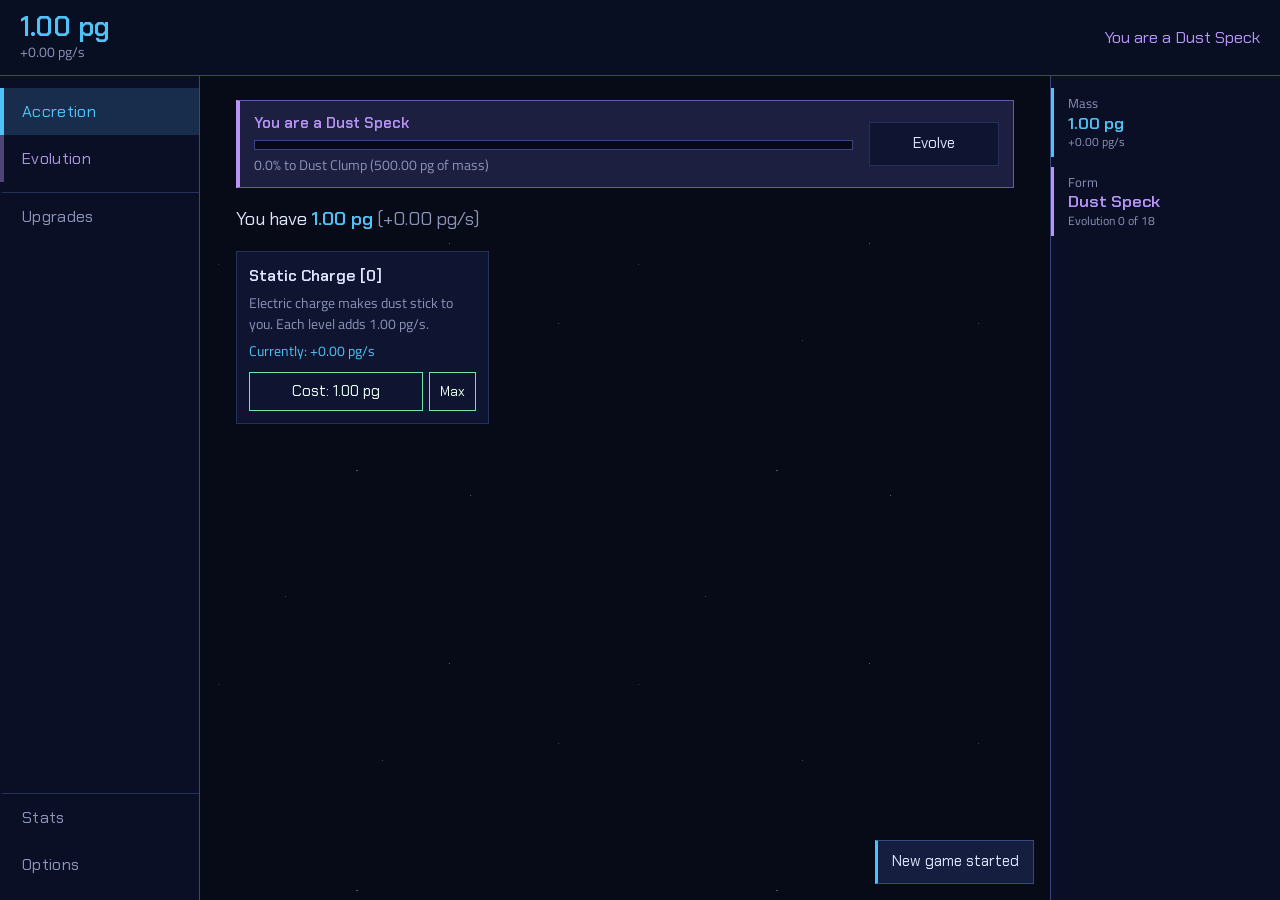
==== commit 1efe91ee: "Speck Updates 3 and 4: Supernova and Neutron Capture Update 3 (Supernova, layer 4): - Burning stages" ====
--- a/1st Try/index.html
+++ b/1st Try/index.html
@@ -50,6 +50,9 @@
   <script src="js/content/collision.js"></script>
   <script src="js/content/atmosphere.js"></script>
   <script src="js/content/fusion.js"></script>
+  <script src="js/content/starmap.js"></script>
+  <script src="js/content/supernova.js"></script>
+  <script src="js/content/kilonova.js"></script>
 
   <!-- Start -->
   <script src="js/game.js"></script>
--- a/1st Try/css/style.css
+++ b/1st Try/css/style.css
@@ -629,3 +629,183 @@
   .pt-sym { font-size: 1.1rem; }
   .pt-amount { font-size: 0.55rem; }
 }
+
+/* ---------- Star Map ---------- */
+.sm-wrap {
+  --sm: #e879f9;
+  display: grid;
+  grid-template-columns: minmax(0, 1.5fr) minmax(0, 1fr);
+  gap: 12px;
+  margin: 12px 0 16px;
+}
+.sm-map {
+  position: relative;
+  aspect-ratio: 16 / 10;
+  border: 1px solid var(--border);
+  overflow: hidden;
+  background:
+    radial-gradient(ellipse 45% 30% at 30% 40%, #e879f914, transparent 70%),
+    radial-gradient(ellipse 40% 35% at 75% 60%, #4fc3f710, transparent 70%),
+    radial-gradient(1px 1px at 8% 30%, #ffffff60 50%, transparent 51%),
+    radial-gradient(1px 1px at 22% 85%, #ffffff40 50%, transparent 51%),
+    radial-gradient(1px 1px at 44% 48%, #ffffff50 50%, transparent 51%),
+    radial-gradient(1px 1px at 61% 88%, #ffffff35 50%, transparent 51%),
+    radial-gradient(1px 1px at 78% 16%, #ffffff55 50%, transparent 51%),
+    radial-gradient(1px 1px at 93% 44%, #ffffff40 50%, transparent 51%),
+    #060918;
+}
+.sm-lines { position: absolute; inset: 0; width: 100%; height: 100%; }
+.sm-lines line { stroke: var(--border); stroke-width: 0.3; stroke-dasharray: 1 1; vector-effect: non-scaling-stroke; }
+.sm-lines line.open { stroke: #e879f970; stroke-dasharray: none; stroke-width: 1.5; }
+.sm-node {
+  position: absolute;
+  transform: translate(-50%, -14px);
+  display: flex;
+  flex-direction: column;
+  align-items: center;
+  gap: 2px;
+  padding: 0 4px 3px;
+  background: none;
+  border: 1px solid transparent;
+  color: var(--text);
+  font-family: var(--font-ui);
+  cursor: pointer;
+  white-space: nowrap;
+}
+.sm-node:hover, .sm-node.selected { border-color: #e879f960; background: #0f153099; }
+.sm-node:focus-visible { outline: 2px solid var(--sm); outline-offset: 2px; }
+.sm-dot {
+  width: 14px;
+  height: 14px;
+  margin-top: 7px;
+  transform: rotate(45deg);
+  background: var(--sm);
+  box-shadow: 0 0 12px #e879f9aa;
+}
+.sm-name { font-size: 0.8rem; font-weight: 600; }
+.sm-stars { font-size: 0.72rem; color: var(--sm); letter-spacing: 1px; }
+.sm-node.locked { color: var(--muted); }
+.sm-node.locked .sm-dot { background: var(--border-strong); box-shadow: none; }
+.sm-node.locked .sm-stars { color: var(--muted); letter-spacing: 0; }
+.sm-node.done .sm-dot { background: #ffd54f; box-shadow: 0 0 12px #ffd54faa; }
+.sm-node.done .sm-stars { color: #ffd54f; }
+.sm-node.here .sm-dot { animation: sm-pulse 1.6s ease-in-out infinite; }
+@keyframes sm-pulse { 50% { box-shadow: 0 0 2px #e879f9, 0 0 22px 6px #e879f9aa; } }
+@media (prefers-reduced-motion: reduce) { .sm-node.here .sm-dot { animation: none; outline: 2px solid #fff; } }
+
+.sm-detail {
+  display: flex;
+  flex-direction: column;
+  gap: 6px;
+  padding: 12px 14px;
+  background: var(--panel);
+  border: 1px solid var(--border);
+  border-top: 3px solid var(--sm);
+}
+.sm-detail-title { font-family: var(--font-ui); font-size: 1.15rem; font-weight: 600; color: var(--sm); }
+.sm-detail-status { color: var(--muted); font-size: 0.85rem; }
+.sm-detail-line { font-size: 0.9rem; }
+.sm-detail-reward { color: var(--good); }
+.sm-detail-extra { color: var(--warn); font-size: 0.85rem; }
+.sm-detail-buttons { display: flex; flex-wrap: wrap; gap: 8px; margin-top: auto; padding-top: 6px; }
+.sm-travel, .sm-home {
+  padding: 8px 12px;
+  font-family: var(--font-ui);
+  font-weight: 600;
+  border: 1px solid var(--border-strong);
+  background: var(--panel-2);
+  color: var(--muted);
+  cursor: not-allowed;
+}
+.sm-travel.can { border-color: var(--sm); background: #e879f922; color: var(--text); cursor: pointer; }
+.sm-travel.can:hover { background: #e879f940; }
+.sm-home { color: var(--text); cursor: pointer; }
+.sm-home:hover { border-color: var(--danger); }
+
+/* the rule banner shown on every layer page while you are in a region */
+.region-banner {
+  margin: 0 0 12px;
+  padding: 8px 12px;
+  border: 1px solid #e879f960;
+  border-left: 4px solid #e879f9;
+  background: #e879f914;
+  font-size: 0.9rem;
+}
+.region-banner b { color: #e879f9; font-family: var(--font-ui); }
+.region-banner .sm-home { margin-left: 8px; padding: 2px 8px; font-size: 0.8rem; }
+
+@media (max-width: 720px) {
+  .sm-wrap { grid-template-columns: minmax(0, 1fr); }
+  .sm-map { aspect-ratio: 4 / 5; }
+  .sm-name { font-size: 0.68rem; white-space: normal; max-width: 80px; text-align: center; line-height: 1.1; }
+}
+
+/* ---------- Supernova: remnant choice ---------- */
+.rem-box { margin: 12px 0 16px; padding: 12px 14px; border: 1px solid var(--border); border-top: 3px solid #ff9f43; background: var(--panel); }
+.rem-box.pending { border-color: #ff9f43; box-shadow: 0 0 18px #ff9f4333; }
+.rem-title { font-family: var(--font-ui); font-weight: 600; font-size: 1.05rem; margin-bottom: 10px; color: #ffc48a; }
+.rem-cards { display: grid; grid-template-columns: repeat(2, minmax(0, 1fr)); gap: 10px; }
+.rem-card { display: flex; flex-direction: column; gap: 6px; padding: 10px 12px; border: 1px solid var(--border); background: var(--panel-2); }
+.rem-card.active { border-color: var(--k); box-shadow: inset 0 0 0 1px var(--k); }
+.rem-ns { --k: #7dd3fc; }
+.rem-bh { --k: #c084fc; }
+.rem-head { display: flex; align-items: baseline; gap: 8px; }
+.rem-icon { color: var(--k); font-size: 1.1rem; }
+.rem-name { font-family: var(--font-ui); font-weight: 600; color: var(--k); }
+.rem-level { margin-left: auto; font-size: 0.8rem; color: var(--muted); }
+.rem-tagline { font-size: 0.85rem; color: var(--muted); }
+.rem-effect { font-size: 0.9rem; color: var(--good); }
+.rem-choose { margin-top: auto; padding: 8px 10px; font-family: var(--font-ui); font-weight: 600; border: 1px solid var(--k); background: transparent; color: var(--text); cursor: pointer; }
+.rem-choose:hover { background: color-mix(in srgb, var(--k) 20%, transparent); }
+@media (max-width: 720px) { .rem-cards { grid-template-columns: minmax(0, 1fr); } }
+
+/* ---------- Full periodic table (Update 4) ---------- */
+.ptf-box { margin: 8px 0 4px; }
+.ptf-scroll { overflow-x: auto; padding-bottom: 4px; }
+.ptf-grid { display: grid; grid-template-columns: repeat(18, minmax(30px, 1fr)); gap: 2px; min-width: 600px; }
+.ptf-cell { position: relative; padding: 2px 3px 3px; border: 1px solid var(--border); background: var(--panel); opacity: 0.35; min-height: 38px; }
+.ptf-z { font-size: 0.55rem; color: var(--muted); line-height: 1; }
+.ptf-sym { font-family: var(--font-ui); font-weight: 600; font-size: 0.85rem; line-height: 1.2; }
+.ptf-tag { font-size: 0.55rem; line-height: 1; color: var(--muted); }
+.ptf-cell.fusing, .ptf-cell.found, .ptf-cell.s, .ptf-cell.r { opacity: 1; }
+.ptf-cell.fusing { border-color: #ffd54f; background: #ffd54f1f; }
+.ptf-cell.fusing .ptf-sym { color: #ffd54f; }
+.ptf-cell.found { border-color: #4dd0c8; background: #4dd0c81a; }
+.ptf-cell.found .ptf-sym { color: #4dd0c8; }
+.ptf-cell.s { border-color: #a78bfa; background: #a78bfa1a; }
+.ptf-cell.s .ptf-sym { color: #c4b5fd; }
+.ptf-cell.r { border: 2px solid var(--rar); background: color-mix(in srgb, var(--rar) 14%, transparent); }
+.ptf-cell.r .ptf-sym, .ptf-cell.r .ptf-tag { color: var(--rar); }
+.ptf-marker { display: flex; align-items: center; justify-content: center; font-size: 0.6rem; color: var(--muted); border: 1px dashed var(--border); }
+.ptf-gap { height: 6px; }
+
+/* ---------- Kilonova tab ---------- */
+.cap-box { margin: 12px 0 16px; padding: 12px 14px; background: var(--panel); border: 1px solid var(--border); border-top: 3px solid #fbbf24; }
+.cap-box h3 { margin: 0 0 6px; font-family: var(--font-ui); color: #fcd34d; }
+.cap-info { font-size: 0.9rem; color: var(--muted); margin-bottom: 8px; }
+.cap-steps { display: grid; grid-template-columns: repeat(15, minmax(0, 1fr)); gap: 3px; margin-bottom: 10px; }
+.cap-step { padding: 3px 2px; text-align: center; border: 1px solid var(--border); opacity: 0.45; }
+.cap-step.done { opacity: 1; border-color: #a78bfa; background: #a78bfa1f; }
+.cap-step.next { opacity: 1; border-style: dashed; border-color: #fbbf24; }
+.cap-z { font-size: 0.55rem; color: var(--muted); }
+.cap-sym { font-family: var(--font-ui); font-weight: 600; font-size: 0.85rem; }
+.cap-btn { padding: 8px 12px; font-family: var(--font-ui); font-weight: 600; border: 1px solid var(--border-strong); background: var(--panel-2); color: var(--muted); cursor: not-allowed; }
+.cap-btn.can { border-color: #a78bfa; color: var(--text); background: #a78bfa22; cursor: pointer; }
+.cap-last { font-size: 0.95rem; margin-bottom: 4px; color: #fcd34d; }
+.rel-groups { display: grid; grid-template-columns: repeat(2, minmax(0, 1fr)); gap: 10px; }
+.rel-group { border: 1px solid var(--border); border-left: 3px solid var(--rar); padding: 8px 10px; }
+.rel-head { font-family: var(--font-ui); font-weight: 600; color: var(--rar); margin-bottom: 6px; }
+.rel-cards { display: flex; flex-direction: column; gap: 4px; }
+.rel-card { padding: 4px 6px; background: var(--panel-2); opacity: 0.55; }
+.rel-card.owned { opacity: 1; box-shadow: inset 2px 0 0 var(--rar); }
+.rel-top { display: flex; gap: 6px; align-items: baseline; }
+.rel-sym { font-family: var(--font-ui); font-weight: 700; color: var(--rar); min-width: 22px; }
+.rel-name { font-size: 0.85rem; }
+.rel-level { margin-left: auto; font-size: 0.75rem; color: var(--muted); }
+.rel-effect { font-size: 0.8rem; color: var(--good); }
+.rel-set { margin-top: 6px; font-size: 0.8rem; color: var(--muted); }
+.rel-set.active { color: var(--rar); }
+@media (max-width: 720px) {
+  .rel-groups { grid-template-columns: minmax(0, 1fr); }
+  .cap-steps { grid-template-columns: repeat(8, minmax(0, 1fr)); }
+}
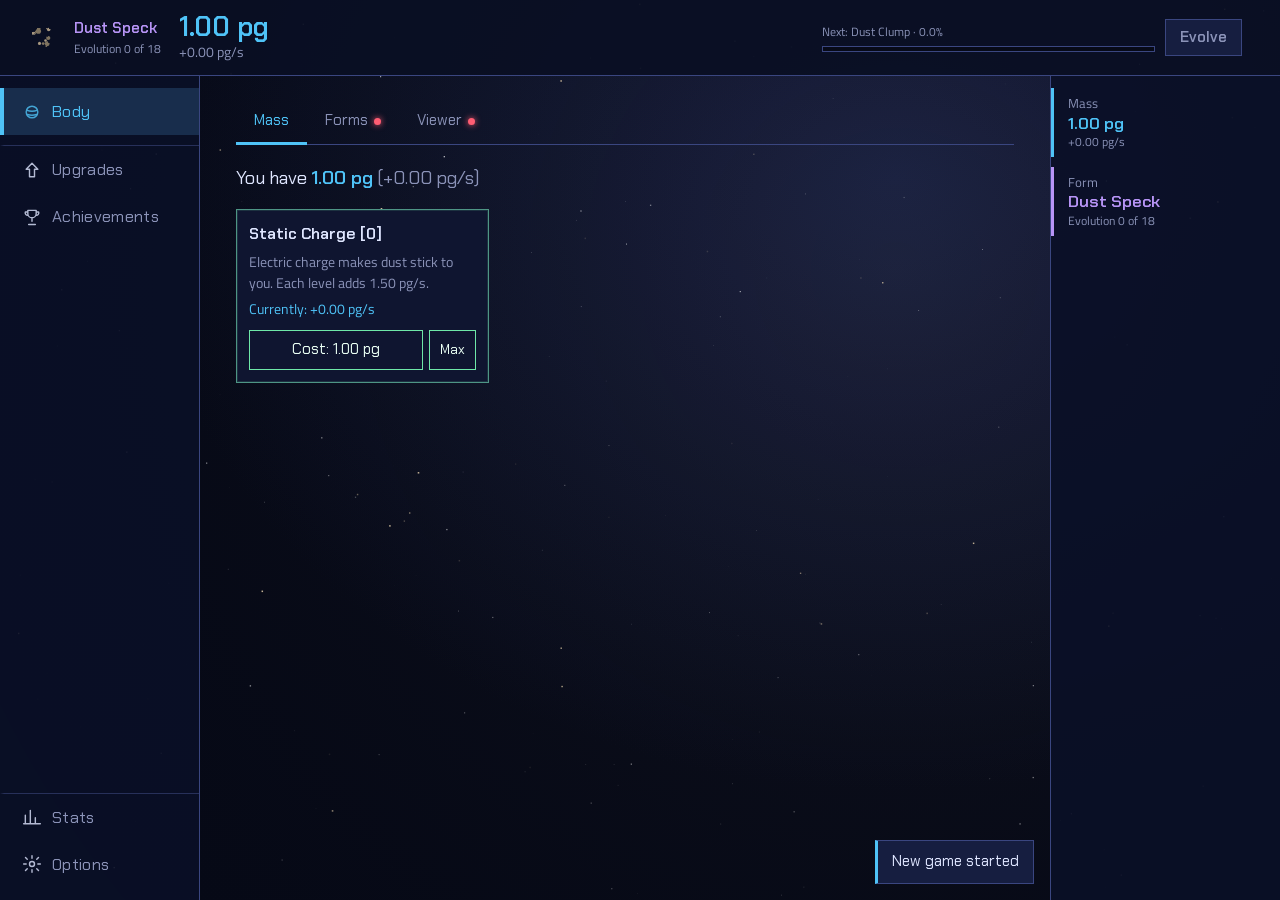
==== commit de96fcd7: "Speck Updates 5 and 6, overhaul: Galaxy, full audit, Depth systems Update 5 (Galaxy): Starburst laye" ====
--- a/1st Try/index.html
+++ b/1st Try/index.html
@@ -11,12 +11,15 @@
 </head>
 <body>
   <header id="header">
+    <div id="headerForm" class="header-form"></div>
     <div class="header-main">
       <div id="headerAmount" class="header-amount"></div>
       <div id="headerRate" class="header-rate"></div>
     </div>
-    <div id="headerText" class="header-text"></div>
+    <div id="headerEvolve" class="header-evolve"></div>
+    <div id="headerResets" class="header-resets"></div>
   </header>
+  <canvas id="sky" aria-hidden="true"></canvas>
 
   <div class="layout">
     <nav id="tabBar" aria-label="Game tabs"></nav>
@@ -36,6 +39,7 @@
   <script src="js/core/scaling.js"></script>
   <script src="js/core/layers.js"></script>
   <script src="js/core/automation.js"></script>
+  <script src="js/core/systems.js"></script>
   <script src="js/core/player.js"></script>
   <script src="js/core/save.js"></script>
   <script src="js/core/ui.js"></script>
@@ -49,10 +53,21 @@
   <script src="js/content/evolution.js"></script>
   <script src="js/content/collision.js"></script>
   <script src="js/content/atmosphere.js"></script>
+  <script src="js/content/interior.js"></script>
   <script src="js/content/fusion.js"></script>
   <script src="js/content/starmap.js"></script>
+  <script src="js/content/system.js"></script>
+  <script src="js/content/nursery.js"></script>
   <script src="js/content/supernova.js"></script>
+  <script src="js/content/tree.js"></script>
+  <script src="js/content/anomalies.js"></script>
   <script src="js/content/kilonova.js"></script>
+  <script src="js/content/refine.js"></script>
+  <script src="js/content/galaxy.js"></script>
+  <script src="js/content/spectrum.js"></script>
+  <script src="js/content/achievements.js"></script>
+  <script src="js/content/art.js"></script>
+  <script src="js/content/sky.js"></script>
 
   <!-- Start -->
   <script src="js/game.js"></script>
--- a/1st Try/css/style.css
+++ b/1st Try/css/style.css
@@ -31,17 +31,8 @@
   color: var(--text);
   font-size: 15px;
   line-height: 1.45;
-  /* faint starfield */
-  background:
-    radial-gradient(1px 1px at 12% 18%, #ffffff55 50%, transparent 51%),
-    radial-gradient(1px 1px at 68% 42%, #ffffff40 50%, transparent 51%),
-    radial-gradient(1px 1px at 33% 77%, #ffffff35 50%, transparent 51%),
-    radial-gradient(1.5px 1.5px at 85% 12%, #cfe0ff60 50%, transparent 51%),
-    radial-gradient(1px 1px at 52% 63%, #ffffff30 50%, transparent 51%),
-    radial-gradient(1px 1px at 91% 81%, #ffffff40 50%, transparent 51%),
-    radial-gradient(1.5px 1.5px at 7% 58%, #ffe9c860 50%, transparent 51%),
-    var(--void);
-  background-size: 420px 420px, 420px 420px, 420px 420px, 420px 420px, 420px 420px, 420px 420px, 420px 420px, auto;
+  /* the animated starfield is drawn on #sky behind everything */
+  background: transparent;
 }
 
 [hidden] { display: none !important; }
@@ -809,3 +800,181 @@
   .rel-groups { grid-template-columns: minmax(0, 1fr); }
   .cap-steps { grid-template-columns: repeat(8, minmax(0, 1fr)); }
 }
+
+/* ---------- Galaxy (Update 5) ---------- */
+.gx-box { border-top-color: #a5b4fc; }
+.gx-box h3 { color: #c7d2fe; }
+.gx-forms { display: grid; grid-template-columns: repeat(5, minmax(0, 1fr)); gap: 6px; margin-bottom: 8px; }
+.gx-form { padding: 6px 8px; border: 1px solid var(--border); opacity: 0.5; }
+.gx-form.done { opacity: 1; border-color: #a5b4fc; background: #a5b4fc1a; }
+.gx-form.next { opacity: 1; border-style: dashed; border-color: #a5b4fc; }
+.gx-form-name { font-family: var(--font-ui); font-weight: 600; font-size: 0.85rem; }
+.gx-form-need { font-size: 0.75rem; color: var(--muted); }
+.gx-free { font-size: 0.9rem; color: var(--muted); margin-bottom: 8px; }
+.gx-arms { display: grid; grid-template-columns: repeat(3, minmax(0, 1fr)); gap: 8px; }
+.gx-arm { display: flex; flex-direction: column; gap: 4px; padding: 8px 10px; background: var(--panel-2); border: 1px solid var(--border); border-top: 3px solid var(--arm); }
+.gx-stellar { --arm: #ffd54f; }
+.gx-neutron { --arm: #7dd3fc; }
+.gx-rprocess { --arm: #fbbf24; }
+.gx-arm-name { font-family: var(--font-ui); font-weight: 600; color: var(--arm); }
+.gx-arm-count { font-size: 1.05rem; }
+.gx-arm-effect { font-size: 0.8rem; color: var(--good); min-height: 2.4em; }
+.gx-arm-buttons { display: flex; gap: 4px; margin-top: auto; }
+.gx-arm-buttons button, .gx-reset { padding: 4px 8px; font-family: var(--font-ui); border: 1px solid var(--border-strong); background: var(--panel); color: var(--text); cursor: pointer; }
+.gx-arm-buttons button:hover { border-color: var(--arm); }
+.gx-reset { margin-top: 8px; color: var(--muted); }
+@media (max-width: 720px) {
+  .gx-forms { grid-template-columns: repeat(2, minmax(0, 1fr)); }
+  .gx-arms { grid-template-columns: minmax(0, 1fr); }
+}
+
+/* ---------- Overhaul: header, tab groups, dots ---------- */
+.header-form { display: flex; align-items: center; gap: 10px; min-width: 0; }
+.header-art { width: 44px; height: 44px; flex: none; display: grid; place-items: center; }
+.header-art:empty::before { content: ""; width: 26px; height: 26px; border-radius: 50%; background: radial-gradient(circle at 35% 35%, #fff8, var(--orb-color, #9a8f80) 60%); box-shadow: 0 0 12px var(--orb-color, #9a8f80); }
+.header-art svg { width: 100%; height: 100%; display: block; }
+.header-form-name { font-family: var(--font-ui); font-weight: 600; color: var(--evo); white-space: nowrap; }
+.header-form-step { font-size: 0.75rem; color: var(--muted); }
+.header-evolve { display: flex; align-items: center; gap: 10px; flex: 1 1 260px; max-width: 420px; margin-left: auto; }
+.header-evolve-main { flex: 1; min-width: 0; }
+.header-evolve-label { font-size: 0.78rem; color: var(--muted); white-space: nowrap; overflow: hidden; text-overflow: ellipsis; margin-bottom: 4px; }
+.header-evolve .progress { height: 6px; }
+.evo-btn { padding: 7px 14px; font-family: var(--font-ui); font-weight: 600; border: 1px solid var(--border-strong); background: var(--panel-2); color: var(--muted); }
+.evo-btn.can { border-color: var(--evo); color: var(--text); background: #b794f62a; box-shadow: 0 0 10px #b794f644; cursor: pointer; }
+.header-resets { display: flex; gap: 6px; flex-wrap: wrap; justify-content: flex-end; }
+.reset-chip { padding: 5px 9px; font-family: var(--font-ui); font-size: 0.8rem; font-weight: 600; border: 1px solid var(--chip); background: color-mix(in srgb, var(--chip) 16%, transparent); color: var(--text); cursor: pointer; white-space: nowrap; }
+.reset-chip:hover { background: color-mix(in srgb, var(--chip) 30%, transparent); }
+.tab-btn { display: flex; align-items: center; gap: 10px; position: relative; }
+.tab-icon { width: 20px; height: 20px; flex: none; color: var(--tab-color, var(--muted)); opacity: 0.8; }
+.tab-icon:empty { display: none; }
+.tab-icon svg { width: 100%; height: 100%; display: block; }
+.dot { width: 7px; height: 7px; border-radius: 50%; background: #ff5d73; box-shadow: 0 0 6px #ff5d73; display: none; flex: none; }
+.dot.on { display: inline-block; }
+.tab-btn .dot { margin-left: auto; }
+.subtab-btn .dot { margin-left: 6px; vertical-align: middle; }
+#sky { position: fixed; inset: 0; width: 100%; height: 100%; z-index: -1; pointer-events: none; }
+@media (max-width: 900px) {
+  .header-evolve { order: 3; flex-basis: 100%; max-width: none; }
+  #header { flex-wrap: wrap; height: auto; padding: 8px 14px; row-gap: 6px; }
+}
+
+/* ---------- Overhaul: art, cards, achievements, motion, mobile ---------- */
+html { background: radial-gradient(ellipse at 70% 20%, #121a3d 0%, var(--void) 60%) fixed; }
+.art { display: block; overflow: visible; }
+.viewer-art { width: 220px; height: 220px; display: grid; place-items: center; transform: scale(var(--art-scale, 1)); transition: transform 1.2s ease; }
+.viewer-sky { display: grid; place-items: center; min-height: 260px; }
+.path-art { width: 48px; height: 48px; margin: 0 auto 4px; filter: grayscale(1) brightness(0.35); transition: filter 0.6s; }
+.path-cell.reached .path-art { filter: none; }
+.path-cell.current .path-art { filter: drop-shadow(0 0 8px var(--evo)); }
+.rem-art { display: grid; place-items: center; height: 110px; margin-bottom: 4px; }
+.gx-form-art { width: 64px; height: 64px; margin: 0 auto 4px; filter: grayscale(1) brightness(0.45); }
+.gx-form.done .gx-form-art, .gx-form.next .gx-form-art { filter: none; }
+.modal-art { display: grid; place-items: center; margin: -6px auto 6px; }
+
+/* gentle motion (off with reduced motion or Options → Animations) */
+@keyframes art-spin { to { transform: rotate(360deg); } }
+@keyframes art-pulse { 50% { transform: scale(1.04); filter: brightness(1.12); } }
+@keyframes art-twinkle { 50% { opacity: 0.82; } }
+.viewer-art .art-spin, .rem-art .art-spin { animation: art-spin 90s linear infinite; }
+.viewer-art .art-pulse .art-corona, .header-art .art-pulse .art-corona { animation: art-pulse 4s ease-in-out infinite; transform-origin: 50% 50%; transform-box: view-box; }
+.viewer-art .art-twinkle, .gx-form.done .art-twinkle { animation: art-twinkle 3s ease-in-out infinite; }
+body.no-anim .art, body.no-anim .art * { animation: none !important; }
+@media (prefers-reduced-motion: reduce) { .art, .art * { animation: none !important; } }
+
+/* cards: affordable glow, tabular numbers */
+.card { transition: border-color 0.2s, box-shadow 0.2s; }
+.card:has(button.can) { border-color: color-mix(in srgb, var(--good) 55%, var(--border)); box-shadow: inset 0 0 0 1px #6ee7a822; }
+.amount, .header-amount, .res-value, .card-buttons button { font-variant-numeric: tabular-nums; }
+.milestone.reached .milestone-req::before { content: "✓ "; }
+
+/* achievements */
+.ach-info { color: var(--muted); }
+.ach-row { margin: 12px 0; padding: 10px 12px; background: var(--panel); border: 1px solid var(--border); border-left: 4px solid var(--row); }
+.ach-row-head { display: flex; justify-content: space-between; gap: 10px; align-items: baseline; margin-bottom: 8px; flex-wrap: wrap; }
+.ach-row-name { font-family: var(--font-ui); font-weight: 600; color: var(--row); }
+.ach-reward { font-size: 0.85rem; color: var(--muted); }
+.ach-reward.done { color: var(--good); }
+.ach-tiles { display: grid; grid-template-columns: repeat(8, minmax(0, 1fr)); gap: 6px; }
+.ach-tile { display: flex; flex-direction: column; align-items: center; gap: 4px; padding: 6px 4px; background: var(--panel-2); border: 1px solid var(--border); opacity: 0.45; filter: grayscale(1); text-align: center; color: var(--row); }
+.ach-tile.done { opacity: 1; filter: none; border-color: var(--row); box-shadow: inset 0 0 12px color-mix(in srgb, var(--row) 25%, transparent); }
+.ach-art { width: 40px; height: 40px; }
+.ach-name { font-size: 0.7rem; line-height: 1.15; color: var(--text); }
+.gx-split { display: flex; gap: 4px; align-items: center; font-size: 0.8rem; color: var(--muted); margin-top: 4px; }
+.gx-split button { padding: 2px 6px; border: 1px solid var(--border-strong); background: var(--panel); color: var(--text); cursor: pointer; }
+
+/* phones: the sidebar becomes a bottom bar with icons */
+@media (max-width: 720px) {
+  #tabBar { position: fixed; left: 0; right: 0; bottom: 0; top: auto; z-index: 6; display: flex; flex-direction: row; overflow-x: auto; height: 58px; padding: 0; background: #0a0f24f2; border-top: 1px solid var(--border-strong); }
+  #tabBar .tab-btn { flex: 1 0 64px; flex-direction: column; justify-content: center; gap: 2px; padding: 6px 4px; border-left: 0; border-top: 3px solid transparent; font-size: 0.7rem; margin: 0 !important; }
+  #tabBar .tab-btn.active { border-top-color: var(--tab-color, var(--accent)); }
+  #tabBar .tab-btn .dot { position: absolute; top: 6px; right: 12px; }
+  body { padding-bottom: 60px; }
+  .ach-tiles { grid-template-columns: repeat(4, minmax(0, 1fr)); }
+  .viewer-art { width: 180px; height: 180px; }
+}
+@media (max-width: 720px) {
+  /* resources: one horizontal strip instead of a full screen of rows */
+  #resources { display: flex !important; flex-wrap: nowrap; overflow-x: auto; gap: 6px; padding: 6px 10px; max-height: none; border-bottom: 1px solid var(--border); }
+  #resources .res-group { flex: none; display: flex; gap: 4px; margin: 0; }
+  #resources .res-row { min-width: 96px; padding: 4px 8px; }
+  #resources .res-sub { display: none; }
+}
+
+/* ---------- Systems: generator chains and pictures ---------- */
+.chain { display: flex; flex-direction: column; border: 1px solid var(--border); margin: 10px 0 18px; }
+.chain-row { display: grid; grid-template-columns: minmax(120px, 1.1fr) minmax(120px, 1fr) minmax(130px, 1fr) auto; gap: 10px; align-items: center; padding: 8px 12px; border-top: 1px solid var(--border); background: var(--panel); }
+.chain-row:first-child { border-top: 0; }
+.chain-name { font-weight: 600; }
+.chain-amt, .chain-prod { font-variant-numeric: tabular-nums; color: var(--muted); font-size: 0.92em; }
+.chain-btns { display: flex; gap: 6px; }
+.chain-buy { min-width: 150px; }
+.interior-top { display: flex; justify-content: center; margin: 6px 0 4px; }
+.interior-art svg { display: block; filter: drop-shadow(0 0 12px rgba(125, 211, 252, 0.25)); }
+@media (max-width: 640px) {
+  .chain-row { grid-template-columns: 1fr 1fr; }
+  .chain-btns { grid-column: 1 / -1; }
+  .chain-buy { flex: 1; min-width: 0; }
+}
+.system-top { display: flex; flex-wrap: wrap; gap: 18px; align-items: center; margin: 8px 0 14px; }
+.system-art svg { display: block; }
+.system-effects { white-space: pre-line; line-height: 1.8; color: var(--muted); }
+.refine-grid { display: grid; grid-template-columns: repeat(auto-fill, minmax(230px, 1fr)); gap: 8px; margin: 10px 0 18px; }
+.refine-tile { border: 1px solid var(--border); border-left: 3px solid var(--tier, #ffd54f); background: var(--panel); padding: 10px; display: flex; flex-direction: column; gap: 6px; }
+.refine-tile.tier-core { --tier: #ff9f43; }
+.refine-tile.tier-heavy { --tier: #e879f9; }
+.refine-tile.done { opacity: 0.7; }
+.refine-head { display: flex; gap: 8px; align-items: baseline; }
+.refine-sym { font-weight: 700; color: var(--tier, #ffd54f); font-size: 1.15em; }
+.refine-name { font-weight: 600; }
+.refine-desc { color: var(--muted); font-size: 0.92em; flex: 1; }
+.tree-wrap { overflow-x: auto; overflow-y: hidden; border: 1px solid var(--border); background: color-mix(in srgb, var(--panel) 70%, transparent); margin: 8px 0; }
+.tree-area { position: relative; }
+.tree-lines { position: absolute; inset: 0; pointer-events: none; }
+.tree-lines line { stroke: #ffffff; stroke-opacity: 0.15; stroke-width: 2; }
+.tree-lines line.on { stroke: #ff9f43; stroke-opacity: 0.7; }
+.tree-node { position: absolute; width: 108px; height: 72px; padding: 6px; display: flex; flex-direction: column; justify-content: center; gap: 4px; text-align: center; border: 1px solid var(--border); border-top: 3px solid var(--branch); background: var(--panel); font-size: 0.85em; }
+.tree-node.locked { opacity: 0.45; }
+.tree-node.can { border-color: var(--good); border-top-color: var(--branch); }
+.tree-node.bought { background: color-mix(in srgb, var(--branch) 22%, var(--panel)); }
+.tree-name { font-weight: 600; line-height: 1.15; }
+.tree-cost { color: var(--muted); font-variant-numeric: tabular-nums; }
+.branch-explosion { --branch: #ff9f43; }
+.branch-remnant { --branch: #a5b4fc; }
+.branch-capture { --branch: #e879f9; }
+.tree-detail { min-height: 1.5em; color: var(--text); margin: 6px 0; }
+.tree-legend { display: flex; gap: 16px; font-size: 0.9em; color: var(--muted); }
+.tree-legend span::before { content: ""; display: inline-block; width: 10px; height: 10px; margin-right: 6px; background: var(--branch); }
+.anomaly-grid { display: grid; grid-template-columns: repeat(auto-fill, minmax(260px, 1fr)); gap: 10px; margin: 10px 0 18px; }
+.anomaly-card { border: 1px solid var(--border); border-top: 3px solid #ff9f43; background: var(--panel); padding: 12px; display: flex; flex-direction: column; gap: 6px; }
+.anomaly-card.active { border-color: #ff9f43; box-shadow: 0 0 0 1px #ff9f43 inset; }
+.anomaly-card.maxed { opacity: 0.7; border-top-color: var(--good); }
+.anomaly-head { display: flex; justify-content: space-between; align-items: baseline; }
+.anomaly-name { font-weight: 700; }
+.anomaly-count { color: var(--muted); font-variant-numeric: tabular-nums; }
+.anomaly-rule { color: #ffb37a; font-size: 0.92em; }
+.anomaly-goal, .anomaly-reward { font-size: 0.9em; color: var(--muted); }
+.spectrum-bar { display: flex; height: 8px; margin: 6px 0 10px; }
+.spectrum-bar span { flex: 1; }
+.rotation-top { display: flex; gap: 18px; align-items: center; flex-wrap: wrap; margin: 8px 0 12px; }
+.rotation-art { width: 120px; height: 120px; transition: transform 1s linear; }
+.rotation-side { flex: 1; min-width: 200px; display: flex; flex-direction: column; gap: 8px; }
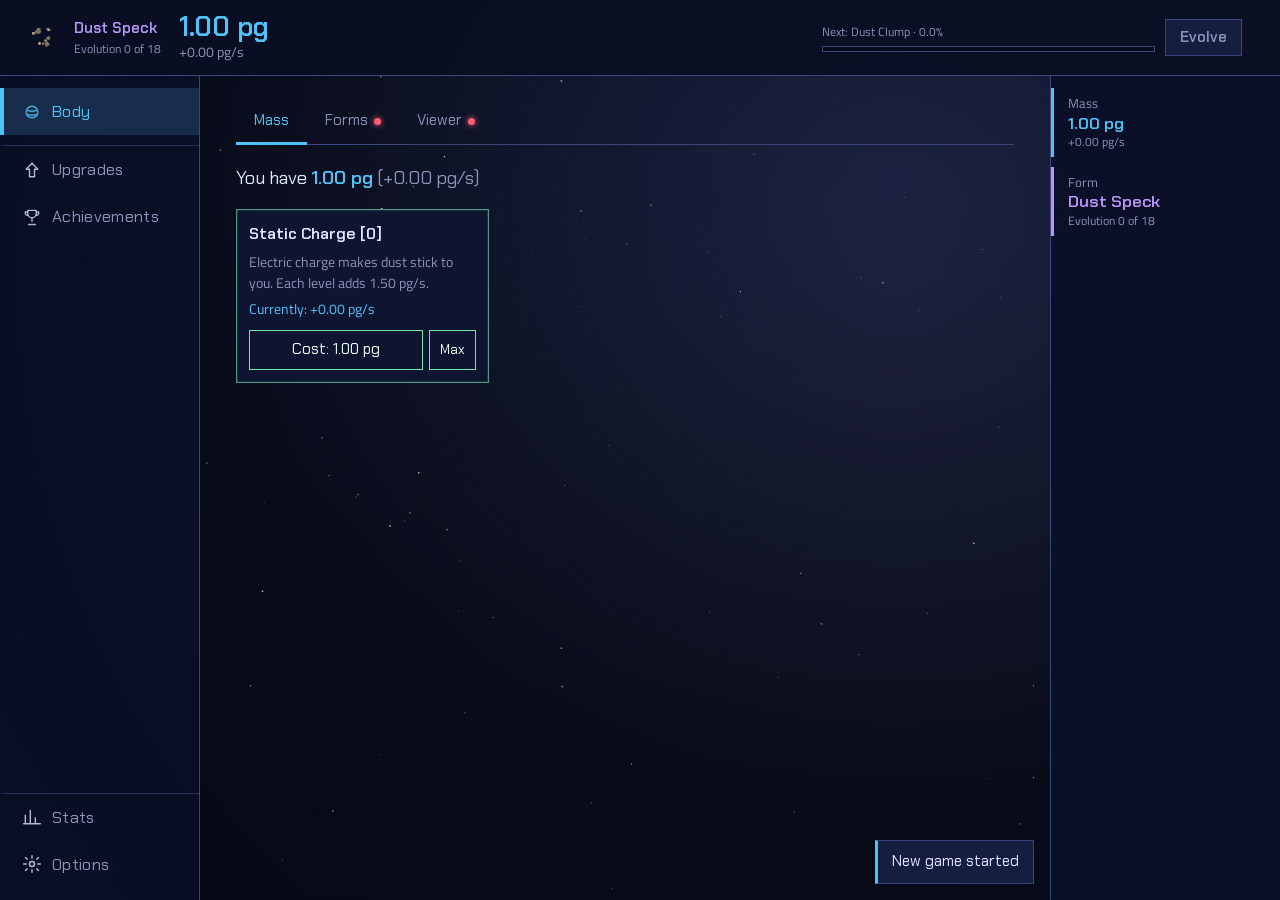
==== commit 0d058acc: "Speck Update 7: Local Group (Galactic Merger layer) Layer 7 Galactic Merger: absorb a fixed ladder o" ====
--- a/1st Try/index.html
+++ b/1st Try/index.html
@@ -65,6 +65,9 @@
   <script src="js/content/refine.js"></script>
   <script src="js/content/galaxy.js"></script>
   <script src="js/content/spectrum.js"></script>
+  <script src="js/content/merger.js"></script>
+  <script src="js/content/smbh.js"></script>
+  <script src="js/content/observatories.js"></script>
   <script src="js/content/achievements.js"></script>
   <script src="js/content/art.js"></script>
   <script src="js/content/sky.js"></script>
--- a/1st Try/css/style.css
+++ b/1st Try/css/style.css
@@ -978,3 +978,7 @@
 .rotation-top { display: flex; gap: 18px; align-items: center; flex-wrap: wrap; margin: 8px 0 12px; }
 .rotation-art { width: 120px; height: 120px; transition: transform 1s linear; }
 .rotation-side { flex: 1; min-width: 200px; display: flex; flex-direction: column; gap: 8px; }
+.lg-map { border: 1px solid var(--border); margin: 6px 0 10px; overflow: hidden; }
+.lg-map svg { display: block; }
+.smbh-art svg { display: block; }
+.milestone.major .milestone-req { color: #5eead4; }
